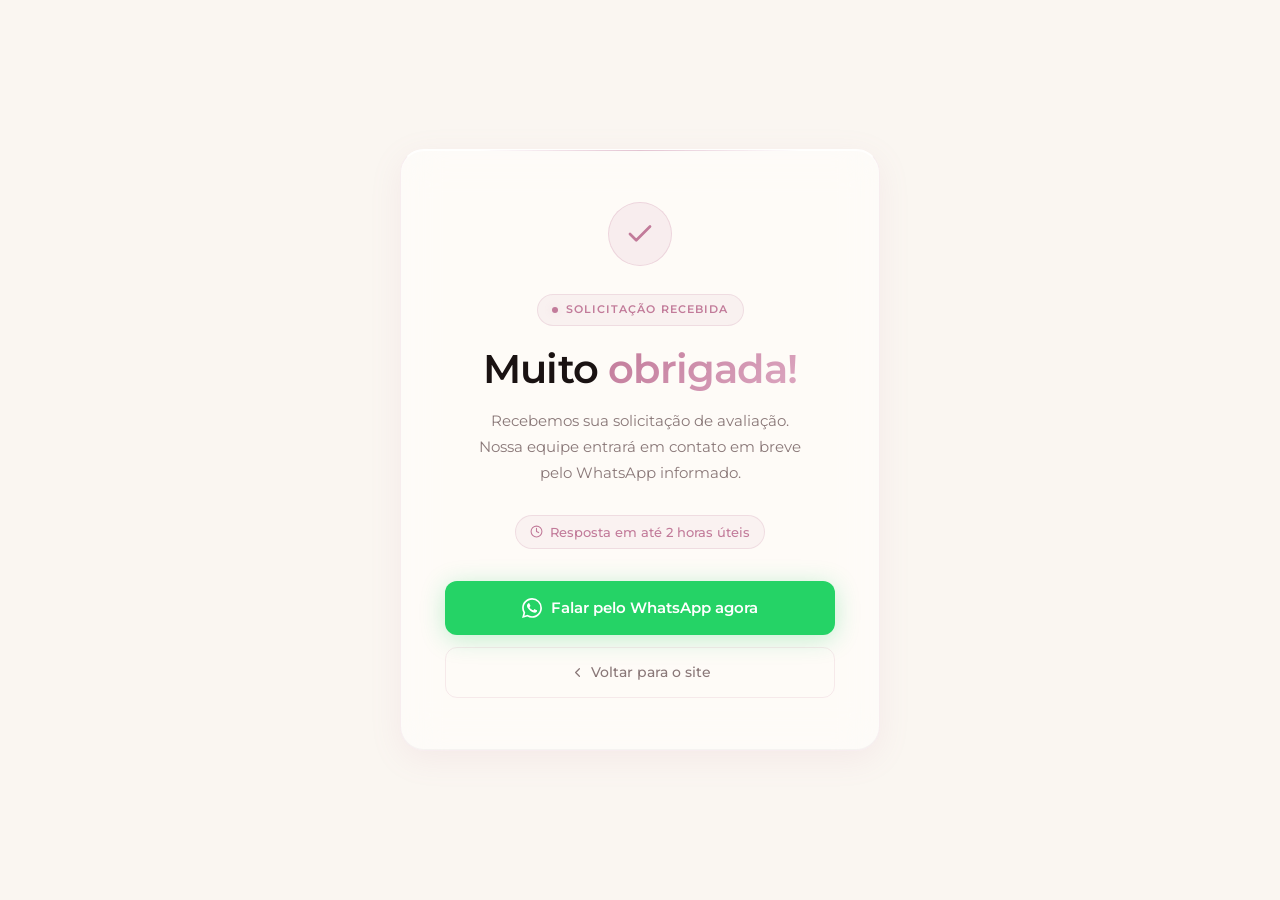
==== obrigado.html @ b1fb4af7 "Add files via upload" ====
<!DOCTYPE html>
<html lang="pt-BR" data-theme="light">
<head>
  <!-- Google Tag Manager -->
  <script>(function(w,d,s,l,i){w[l]=w[l]||[];w[l].push({'gtm.start':
  new Date().getTime(),event:'gtm.js'});var f=d.getElementsByTagName(s)[0],
  j=d.createElement(s),dl=l!='dataLayer'?'&l='+l:'';j.async=true;j.src=
  'https://www.googletagmanager.com/gtm.js?id='+i+dl;f.parentNode.insertBefore(j,f);
  })(window,document,'script','dataLayer','GTM-KVJVVKHN');</script>
  <!-- End Google Tag Manager -->

  <meta charset="UTF-8" />
  <meta name="viewport" content="width=device-width, initial-scale=1.0" />
  <title>Solicitação recebida – Dra. Paula Sampaio</title>
  <meta name="robots" content="noindex, nofollow" />

  <link rel="icon" type="image/svg+xml" href="data:image/svg+xml,%3Csvg xmlns='http://www.w3.org/2000/svg' viewBox='0 0 64 64'%3E%3Cdefs%3E%3ClinearGradient id='g' x1='0' y1='0' x2='1' y2='1'%3E%3Cstop offset='0%25' stop-color='%23c27b9a'/%3E%3Cstop offset='100%25' stop-color='%23dca6c0'/%3E%3C/linearGradient%3E%3C/defs%3E%3Crect width='64' height='64' rx='14' fill='%231a1212'/%3E%3Ctext x='32' y='45' text-anchor='middle' font-family='Georgia,serif' font-size='36' font-weight='700' fill='url(%23g)'%3EP%3C/text%3E%3C/svg%3E" />

  <link rel="preconnect" href="https://fonts.googleapis.com" />
  <link rel="preconnect" href="https://fonts.gstatic.com" crossorigin />
  <link href="https://fonts.googleapis.com/css2?family=Montserrat:ital,wght@0,300;0,400;0,500;0,600;0,700;0,800;1,400;1,600&display=swap" rel="stylesheet" />
  <link rel="stylesheet" href="styles.css?v=3" />

  <style>
    .ty-page {
      min-height: 100svh;
      display: flex;
      flex-direction: column;
      align-items: center;
      justify-content: center;
      padding: 40px 24px;
      background: var(--bg);
    }

    .ty-card {
      max-width: 480px;
      width: 100%;
      background: var(--glass-bg);
      backdrop-filter: blur(20px) saturate(160%);
      -webkit-backdrop-filter: blur(20px) saturate(160%);
      border: 1px solid var(--glass-border);
      border-top-color: var(--glass-border-t);
      box-shadow: var(--glass-shadow);
      border-radius: 24px;
      padding: 52px 44px;
      text-align: center;
      position: relative;
      overflow: hidden;
      animation: fadeUp .6s ease both;
    }

    .ty-card::before {
      content: '';
      position: absolute;
      top: 0; left: 50%;
      transform: translateX(-50%);
      width: 320px; height: 1px;
      background: linear-gradient(90deg, transparent, rgba(194,123,154,0.45), transparent);
    }

    .ty-check {
      width: 64px; height: 64px;
      border-radius: 50%;
      background: rgba(194,123,154,0.10);
      border: 1px solid rgba(194,123,154,0.22);
      display: flex; align-items: center; justify-content: center;
      margin: 0 auto 28px;
      animation: scalePop .5s .2s cubic-bezier(.34,1.56,.64,1) both;
    }

    .ty-check svg {
      width: 30px; height: 30px;
      color: var(--gold);
    }

    @keyframes scalePop {
      from { transform: scale(.6); opacity: 0; }
      to   { transform: scale(1);  opacity: 1; }
    }

    .ty-label {
      margin-bottom: 20px;
    }

    .ty-title {
      font-family: 'Montserrat', sans-serif;
      font-size: clamp(28px, 6vw, 40px);
      font-weight: 600;
      letter-spacing: -.02em;
      color: var(--heading);
      line-height: 1.15;
      margin-bottom: 16px;
    }

    .ty-body {
      font-size: 15px;
      color: var(--muted);
      line-height: 1.75;
      margin-bottom: 10px;
    }

    .ty-time {
      display: inline-flex;
      align-items: center;
      gap: 7px;
      font-size: 13px;
      font-weight: 500;
      color: var(--gold);
      background: rgba(194,123,154,0.08);
      border: 1px solid rgba(194,123,154,0.18);
      border-radius: 100px;
      padding: 6px 14px;
      margin: 18px 0 32px;
    }
    :root[data-theme="light"] .ty-time {
      background: rgba(194,123,154,0.07);
      border-color: rgba(194,123,154,0.18);
    }

    .ty-time svg {
      width: 13px; height: 13px;
      flex-shrink: 0;
    }

    .ty-actions {
      display: flex;
      flex-direction: column;
      gap: 12px;
    }

    .btn-whatsapp {
      display: flex;
      align-items: center;
      justify-content: center;
      gap: 9px;
      background: #25d366;
      color: #fff;
      border: none;
      border-radius: 12px;
      padding: 15px 32px;
      font-family: 'Montserrat', sans-serif;
      font-size: 15px;
      font-weight: 600;
      text-decoration: none;
      cursor: pointer;
      transition: opacity .2s, transform .15s, box-shadow .2s;
      box-shadow: 0 4px 24px rgba(37,211,102,0.28);
    }
    .btn-whatsapp:hover {
      opacity: .90;
      transform: translateY(-2px);
      box-shadow: 0 8px 36px rgba(37,211,102,0.40);
    }
    .btn-whatsapp svg { width: 20px; height: 20px; flex-shrink: 0; }

    .btn-back {
      display: flex;
      align-items: center;
      justify-content: center;
      gap: 6px;
      background: none;
      color: var(--muted);
      border: 1px solid var(--border);
      border-radius: 12px;
      padding: 13px 32px;
      font-family: 'Montserrat', sans-serif;
      font-size: 14px;
      font-weight: 500;
      text-decoration: none;
      cursor: pointer;
      transition: color .2s, border-color .2s;
    }
    .btn-back:hover {
      color: var(--heading);
      border-color: rgba(194,123,154,0.35);
    }
    .btn-back svg { width: 15px; height: 15px; flex-shrink: 0; }

    @media (max-width: 480px) {
      .ty-card { padding: 40px 24px; }
    }
  </style>
</head>
<body>
<!-- Google Tag Manager (noscript) -->
<noscript><iframe src="https://www.googletagmanager.com/ns.html?id=GTM-KVJVVKHN"
height="0" width="0" style="display:none;visibility:hidden"></iframe></noscript>
<!-- End Google Tag Manager (noscript) -->

<main class="ty-page">
  <div class="ty-card">

    <div class="ty-check" aria-hidden="true">
      <svg viewBox="0 0 24 24" fill="none" stroke="currentColor" stroke-width="2.2" stroke-linecap="round" stroke-linejoin="round">
        <polyline points="20 6 9 17 4 12"/>
      </svg>
    </div>

    <div class="ty-label">
      <span class="badge"><span class="badge-dot"></span>Solicitação recebida</span>
    </div>

    <h1 class="ty-title">Muito <span class="gold-text">obrigada!</span></h1>

    <p class="ty-body">
      Recebemos sua solicitação de avaliação.<br>
      Nossa equipe entrará em contato em breve<br>pelo WhatsApp informado.
    </p>

    <span class="ty-time">
      <svg viewBox="0 0 24 24" fill="none" stroke="currentColor" stroke-width="2" stroke-linecap="round" stroke-linejoin="round">
        <circle cx="12" cy="12" r="10"/><polyline points="12 6 12 12 16 14"/>
      </svg>
      Resposta em até 2 horas úteis
    </span>

    <div class="ty-actions">
      <a href="https://wa.me/5544998400615" target="_blank" rel="noopener noreferrer" class="btn-whatsapp">
        <svg viewBox="0 0 24 24" fill="currentColor" xmlns="http://www.w3.org/2000/svg">
          <path d="M17.472 14.382c-.297-.149-1.758-.867-2.03-.967-.273-.099-.471-.148-.67.15-.197.297-.767.966-.94 1.164-.173.199-.347.223-.644.075-.297-.15-1.255-.463-2.39-1.475-.883-.788-1.48-1.761-1.653-2.059-.173-.297-.018-.458.13-.606.134-.133.298-.347.446-.52.149-.174.198-.298.298-.497.099-.198.05-.371-.025-.52-.075-.149-.669-1.612-.916-2.207-.242-.579-.487-.5-.669-.51-.173-.008-.371-.01-.57-.01-.198 0-.52.074-.792.372-.272.297-1.04 1.016-1.04 2.479 0 1.462 1.065 2.875 1.213 3.074.149.198 2.096 3.2 5.077 4.487.709.306 1.262.489 1.694.625.712.227 1.36.195 1.871.118.571-.085 1.758-.719 2.006-1.413.248-.694.248-1.289.173-1.413-.074-.124-.272-.198-.57-.347m-5.421 7.403h-.004a9.87 9.87 0 01-5.031-1.378l-.361-.214-3.741.982.998-3.648-.235-.374a9.86 9.86 0 01-1.51-5.26c.001-5.45 4.436-9.884 9.888-9.884 2.64 0 5.122 1.03 6.988 2.898a9.825 9.825 0 012.893 6.994c-.003 5.45-4.437 9.884-9.885 9.884m8.413-18.297A11.815 11.815 0 0012.05 0C5.495 0 .16 5.335.157 11.892c0 2.096.547 4.142 1.588 5.945L.057 24l6.305-1.654a11.882 11.882 0 005.683 1.448h.005c6.554 0 11.89-5.335 11.893-11.893a11.821 11.821 0 00-3.48-8.413z"/>
        </svg>
        Falar pelo WhatsApp agora
      </a>

      <a href="./" class="btn-back">
        <svg viewBox="0 0 24 24" fill="none" stroke="currentColor" stroke-width="2" stroke-linecap="round" stroke-linejoin="round">
          <polyline points="15 18 9 12 15 6"/>
        </svg>
        Voltar para o site
      </a>
    </div>

  </div>
</main>

<script>
  const saved = localStorage.getItem('paula-theme') || 'light';
  document.documentElement.setAttribute('data-theme', saved);
</script>

</body>
</html>
---- styles.css ----
/* =============================================
   Dra. Paula Sampaio – Lipocriomodelação Recife
   Premium Aesthetic Clinic Stylesheet
   ============================================= */

/* ── RESET ── */
*, *::before, *::after {
  box-sizing: border-box;
  margin: 0;
  padding: 0;
}

/* ── DARK MODE (default) ── */
:root {
  --bg:               #1a1212;
  --surface:          #211616;
  --card:             #2c2020;
  --border:           rgba(255,255,255,0.07);
  --gold:             #d292ae;
  --gold-light:       #f2d2e0;
  --gold-glow:        rgba(194,123,154,0.30);
  --accent:           #d292ae;
  --text:             #e6d7dc;
  --muted:            #b596a1;
  --heading:          #fbf4f7;
  --nav-bg:           rgba(26,18,18,0.72);
  --nav-bg-scrolled:  rgba(26,18,18,0.93);
  --nav-border:       rgba(194,123,154,0.10);
  --nav-border-scroll:rgba(194,123,154,0.16);

  --glass-bg:         rgba(255,255,255,0.03);
  --glass-border:     rgba(255,255,255,0.07);
  --glass-border-t:   rgba(255,255,255,0.12);
  --glass-shadow:     0 1px 0 rgba(255,255,255,0.04) inset,
                      0 -1px 0 rgba(0,0,0,0.25) inset,
                      0 8px 32px rgba(0,0,0,0.40);

  --input-bg:         rgba(255,255,255,0.04);
  --input-border:     rgba(255,255,255,0.10);
  --input-focus:      rgba(194,123,154,0.42);

  --shadow-btn:       0 4px 28px rgba(194,123,154,0.26);
  --shadow-btn-hover: 0 8px 48px rgba(194,123,154,0.42);

  --scrollbar-thumb:  #4a3540;
  --modal-bg:         rgba(0,0,0,0.75);
}

/* ── LIGHT MODE ── */
:root[data-theme="light"] {
  --bg:               #faf6f1;
  --surface:          #f1eae1;
  --card:             #ffffff;
  --border:           rgba(194,123,154,0.14);
  --gold:             #c27b9a;
  --gold-light:       #dca6c0;
  --gold-glow:        rgba(194,123,154,0.20);
  --accent:           #c27b9a;
  --text:             #4a3d3d;
  --muted:            #8a7878;
  --heading:          #1a1212;
  --nav-bg:           rgba(250,246,241,0.55);
  --nav-bg-scrolled:  rgba(250,246,241,0.92);
  --nav-border:       rgba(194,123,154,0.08);
  --nav-border-scroll:rgba(194,123,154,0.18);

  --glass-bg:         rgba(255,255,255,0.55);
  --glass-border:     rgba(194,123,154,0.10);
  --glass-border-t:   rgba(255,255,255,0.85);
  --glass-shadow:     0 1px 0 rgba(255,255,255,0.85) inset,
                      0 -1px 0 rgba(0,0,0,0.03) inset,
                      0 8px 32px rgba(194,123,154,0.10);

  --input-bg:         rgba(194,123,154,0.05);
  --input-border:     rgba(194,123,154,0.16);
  --input-focus:      rgba(194,123,154,0.25);

  --shadow-btn:       0 4px 24px rgba(194,123,154,0.28);
  --shadow-btn-hover: 0 8px 40px rgba(194,123,154,0.40);

  --scrollbar-thumb:  #e5cad7;
  --modal-bg:         rgba(0,0,0,0.45);
}

/* ── BASE ── */
html { scroll-behavior: smooth; overflow-x: hidden; }

body {
  background: var(--bg);
  color: var(--text);
  font-family: 'Montserrat', sans-serif;
  font-size: 16px;
  line-height: 1.6;
  -webkit-font-smoothing: antialiased;
  transition: background .35s, color .35s;
  overflow-x: hidden;
}

/* ── SCROLLBAR ── */
::-webkit-scrollbar { width: 5px; height: 5px; }
::-webkit-scrollbar-button { display: none; width: 0; height: 0; }
::-webkit-scrollbar-track { background: var(--bg); }
::-webkit-scrollbar-thumb { background: var(--scrollbar-thumb); border-radius: 3px; }

/* ── UTILITIES ── */
.container { max-width: 1160px; margin: 0 auto; padding: 0 24px; }

.badge {
  display: inline-flex; align-items: center; gap: 8px;
  background: rgba(194,123,154,0.10); border: 1px solid rgba(194,123,154,0.22);
  color: var(--gold-light); font-size: 11px; font-weight: 600;
  letter-spacing: .10em; text-transform: uppercase;
  padding: 6px 14px; border-radius: 100px;
}
:root[data-theme="light"] .badge { color: var(--gold); background: rgba(194,123,154,0.08); border-color: rgba(194,123,154,0.18); }

.badge-dot {
  width: 6px; height: 6px; border-radius: 50%;
  background: var(--gold); box-shadow: 0 0 8px var(--gold-glow);
  animation: pulse-dot 2.4s ease-in-out infinite;
}

@keyframes pulse-dot {
  0%, 100% { box-shadow: 0 0 6px var(--gold-glow); opacity: 1; }
  50%      { box-shadow: 0 0 16px var(--gold-glow), 0 0 28px rgba(194,123,154,0.28); opacity: .75; }
}

.gold-text {
  background: linear-gradient(135deg, var(--gold) 0%, var(--gold-light) 100%);
  -webkit-background-clip: text; -webkit-text-fill-color: transparent; background-clip: text;
}

.mobile-br { display: none; }

.section-label { text-align: center; margin-bottom: 18px; }

.section-title {
  text-align: center;
  font-family: 'Montserrat', sans-serif;
  font-size: clamp(30px, 5vw, 52px);
  font-weight: 600; letter-spacing: -.02em;
  color: var(--heading); line-height: 1.15;
}

.section-sub {
  text-align: center; color: var(--muted);
  font-size: 16px; line-height: 1.75;
  margin-top: 14px; max-width: 520px;
  margin-left: auto; margin-right: auto;
}

/* ── NAV ── */
nav {
  position: fixed; top: 0; left: 0; right: 0; z-index: 200;
  padding: 20px 0;
  background: transparent;
  border-bottom: 1px solid transparent;
  backdrop-filter: none;
  -webkit-backdrop-filter: none;
  transition: background .35s, border-color .35s, box-shadow .35s, padding .25s, backdrop-filter .35s;
}
nav.scrolled {
  background: var(--nav-bg-scrolled);
  border-color: var(--nav-border-scroll);
  box-shadow: 0 4px 24px rgba(0,0,0,0.15);
  backdrop-filter: blur(24px) saturate(160%);
  -webkit-backdrop-filter: blur(24px) saturate(160%);
  padding: 10px 0;
}

.nav-inner {
  display: grid;
  grid-template-columns: 1fr auto 1fr;
  align-items: center; gap: 16px;
}

.logo {
  font-family: 'Montserrat', sans-serif;
  font-size: 24px; font-weight: 600; letter-spacing: -.02em;
  color: var(--heading); text-decoration: none;
}
.logo span { color: var(--gold); }

.nav-links {
  display: flex; align-items: center; gap: 32px;
  list-style: none; justify-content: center;
  opacity: 1; visibility: visible;
  transition: opacity .35s ease, visibility .35s ease;
}
.nav-links a {
  color: var(--muted); text-decoration: none;
  font-size: 14px; font-weight: 450;
  transition: color .2s; position: relative;
}
.nav-links a::after {
  content: ''; position: absolute;
  bottom: -4px; left: 0; right: 0; height: 1px;
  background: var(--gold); transform: scaleX(0);
  transition: transform .22s;
}
.nav-links a:hover { color: var(--heading); }
.nav-links a:hover::after { transform: scaleX(1); }

.nav-right { display: flex; align-items: center; gap: 12px; justify-content: flex-end; }

.nav-cta {
  background: var(--gold); color: #fff; border: none; border-radius: 10px;
  padding: 10px 22px; font-size: 14px; font-weight: 600; cursor: pointer;
  text-decoration: none; transition: opacity .2s, transform .15s, box-shadow .2s;
  box-shadow: var(--shadow-btn);
}
.nav-cta:hover { opacity: .88; transform: translateY(-1px); box-shadow: var(--shadow-btn-hover); }

/* ── THEME TOGGLE ── */
.theme-toggle {
  background: var(--card); border: 1px solid var(--border);
  border-radius: 8px; padding: 8px; cursor: pointer;
  display: flex; align-items: center; justify-content: center;
  color: var(--muted); transition: color .2s, border-color .2s;
}
.theme-toggle:hover { color: var(--heading); border-color: rgba(194,123,154,0.40); }
.theme-toggle svg { width: 16px; height: 16px; display: block; }
[data-theme="dark"] .icon-moon { display: none; }
[data-theme="light"] .icon-sun { display: none; }

/* ── HAMBURGER ── */
.hamburger {
  display: none; background: transparent; border: none; cursor: pointer;
  flex-direction: column; justify-content: center; gap: 5px;
  padding: 6px; border-radius: 8px;
}
.hamburger span {
  width: 22px; height: 2px; background: var(--heading);
  border-radius: 2px; display: block;
  transition: transform .25s ease, opacity .2s ease;
}
.hamburger.open span:nth-child(1) { transform: translateY(7px) rotate(45deg); }
.hamburger.open span:nth-child(2) { opacity: 0; transform: scaleX(0); }
.hamburger.open span:nth-child(3) { transform: translateY(-7px) rotate(-45deg); }

@media (max-width: 600px) {
  .nav-inner {
    grid-template-columns: 1fr auto;
    gap: 0;
  }
  .nav-links { display: none; }
  .nav-right {
    display: flex; align-items: center; gap: 8px;
  }
  .nav-cta { display: none; }
  .hamburger { display: flex; }
  .theme-toggle { padding: 7px; }
}

/* ── MOBILE MENU ── */
.mobile-menu {
  position: fixed; inset: 0; z-index: 150;
  background: var(--bg);
  padding: 90px 32px 48px;
  display: flex; flex-direction: column;
  transform: translateX(100%);
  transition: transform .32s cubic-bezier(.4,0,.2,1);
  overflow-y: auto;
}
.mobile-menu.open { transform: translateX(0); }
.mobile-nav-links { list-style: none; display: flex; flex-direction: column; gap: 0; flex: 1; }
.mobile-nav-links li a {
  display: block; padding: 18px 0;
  font-size: 28px; font-weight: 700; letter-spacing: -.03em;
  color: var(--heading); text-decoration: none;
  border-bottom: 1px solid var(--border); transition: color .2s;
}
.mobile-nav-links li a:hover { color: var(--gold); }
.mobile-cta {
  margin-top: 40px; background: var(--gold); color: #fff;
  text-align: center; border-radius: 14px; padding: 18px;
  font-size: 16px; font-weight: 700; text-decoration: none;
  display: block; box-shadow: var(--shadow-btn);
}
.mobile-theme-row {
  display: flex; align-items: center; justify-content: space-between;
  margin-top: 24px; padding-top: 24px; border-top: 1px solid var(--border);
  font-size: 14px; color: var(--muted);
}

/* ══════════════════════════════════════════════
   HERO – Full-screen background image
   ══════════════════════════════════════════════ */
.hero {
  min-height: 88vh; display: flex; flex-direction: column;
  align-items: flex-start; justify-content: flex-end; text-align: left;
  padding: 120px 8% 110px;
  position: relative;
}

.hero-bg-wrap {
  position: absolute; inset: 0;
  overflow: hidden;
}

.hero-bg-img {
  position: absolute; inset: 0; z-index: 0;
  background: url('assets/hero-bg.png') 50% 15%/cover no-repeat;
  transform: scale(1.05);
  animation: heroZoom 20s ease-in-out infinite alternate;
}
@keyframes heroZoom {
  0%   { transform: scale(1.05); }
  100% { transform: scale(1.12); }
}

.hero-overlay {
  position: absolute; inset: 0; z-index: 1;
  background: linear-gradient(
    180deg,
    rgba(14,12,10,0.20) 0%,
    rgba(14,12,10,0.45) 45%,
    rgba(14,12,10,0.82) 100%
  );
}
:root[data-theme="light"] .hero-overlay {
  background: linear-gradient(
    180deg,
    rgba(250,246,241,0.38) 0%,
    rgba(250,246,241,0.58) 40%,
    rgba(250,246,241,0.92) 100%
  );
}

.hero-content { position: relative; z-index: 2; max-width: 560px; }

.hero h1 {
  font-family: 'Montserrat', sans-serif;
  font-size: clamp(36px, 6vw, 72px);
  font-weight: 600; letter-spacing: -.03em;
  line-height: 1.04; color: var(--heading);
}

.hero-sub {
  margin-top: 14px; max-width: 420px; margin-left: 0;
  color: var(--muted); font-size: 16px; line-height: 1.6;
}
:root[data-theme="dark"] .hero-sub { color: rgba(244,241,236,0.65); }

.hero-actions {
  display: flex; gap: 10px; margin-top: 24px;
  flex-wrap: wrap; justify-content: flex-start;
}

/* ── BUTTONS ── */
.btn-primary {
  background: var(--gold); color: #fff; border: none; border-radius: 12px;
  padding: 15px 32px; font-size: 15px; font-weight: 600; cursor: pointer;
  text-decoration: none; position: relative; overflow: hidden;
  transition: opacity .2s, transform .15s, box-shadow .2s;
  box-shadow: var(--shadow-btn);
  font-family: 'Montserrat', sans-serif;
}
.btn-primary::after {
  content: ''; position: absolute; inset: 0;
  background: linear-gradient(105deg, transparent 35%, rgba(255,255,255,.18) 50%, transparent 65%);
  transform: translateX(-120%); transition: transform .55s ease;
}
.btn-primary:hover::after { transform: translateX(120%); }
.btn-primary:hover { opacity: .92; transform: translateY(-2px); box-shadow: var(--shadow-btn-hover); }

.btn-ghost {
  background: rgba(255,255,255,0.06); color: #fff;
  border: 1px solid rgba(255,255,255,0.15);
  border-radius: 12px; padding: 15px 32px; font-size: 15px; font-weight: 500;
  cursor: pointer; text-decoration: none;
  transition: border-color .2s, color .2s, background .2s;
  backdrop-filter: blur(8px);
}
.btn-ghost:hover { border-color: rgba(194,123,154,0.50); color: var(--gold-light); background: rgba(194,123,154,0.08); }
:root[data-theme="light"] .btn-ghost { background: rgba(0,0,0,0.04); color: var(--heading); border-color: rgba(194,123,154,0.18); }
:root[data-theme="light"] .btn-ghost:hover { border-color: rgba(194,123,154,0.40); color: var(--gold); }

/* ══════════════════════════════════════════════
   BEFORE & AFTER RESULTS
   ══════════════════════════════════════════════ */
.results-section {
  padding: 100px 0; position: relative; z-index: 2;
  background: var(--bg);
  border-radius: 40px 40px 0 0;
  margin-top: -44px;
}

.ba-grid {
  display: grid; grid-template-columns: repeat(3, 1fr);
  gap: 24px; margin-top: 56px;
}

.ba-card {
  background: var(--glass-bg);
  backdrop-filter: blur(20px) saturate(160%);
  -webkit-backdrop-filter: blur(20px) saturate(160%);
  border: 1px solid var(--glass-border);
  border-top-color: var(--glass-border-t);
  box-shadow: var(--glass-shadow);
  border-radius: 20px; overflow: hidden;
  transition: border-color .3s, transform .3s, box-shadow .3s;
}
.ba-card:hover {
  border-color: rgba(194,123,154,0.28);
  transform: translateY(-6px);
  box-shadow: var(--glass-shadow), 0 20px 60px rgba(0,0,0,0.15);
}

.ba-image-wrap {
  width: 100%; aspect-ratio: 4/3; overflow: hidden;
  position: relative;
}
.ba-image-wrap img {
  width: 100%; height: 100%; object-fit: cover;
  transition: transform .5s ease;
}
.ba-card:hover .ba-image-wrap img { transform: scale(1.05); }

.ba-info { padding: 24px; }
.ba-tag {
  display: inline-block;
  background: rgba(194,123,154,0.12); color: var(--gold-light);
  font-size: 11px; font-weight: 600; letter-spacing: .08em;
  text-transform: uppercase; padding: 4px 12px; border-radius: 100px;
  margin-bottom: 10px;
}
:root[data-theme="light"] .ba-tag { color: var(--gold); background: rgba(194,123,154,0.10); }
.ba-info p { font-size: 14px; color: var(--muted); line-height: 1.65; }

/* ══════════════════════════════════════════════
   VIDEO RESULTS
   ══════════════════════════════════════════════ */
.videos-section { padding: 100px 0; position: relative; z-index: 1; }

.videos-grid {
  display: grid; grid-template-columns: repeat(3, 1fr);
  gap: 24px; margin-top: 56px;
}

.video-card {
  background: var(--glass-bg);
  backdrop-filter: blur(20px) saturate(160%);
  -webkit-backdrop-filter: blur(20px) saturate(160%);
  border: 1px solid var(--glass-border);
  border-top-color: var(--glass-border-t);
  box-shadow: var(--glass-shadow);
  border-radius: 20px; overflow: hidden;
  transition: border-color .3s, transform .3s, box-shadow .3s;
}
.video-card:hover {
  border-color: rgba(194,123,154,0.28);
  transform: translateY(-6px);
  box-shadow: var(--glass-shadow), 0 20px 60px rgba(0,0,0,0.15);
}

.video-placeholder {
  width: 100%; aspect-ratio: 16/9;
  background: linear-gradient(135deg, rgba(194,123,154,0.08) 0%, rgba(194,123,154,0.02) 100%);
  display: flex; align-items: center; justify-content: center;
  position: relative; cursor: pointer;
  border-bottom: 1px solid var(--glass-border);
}
:root[data-theme="light"] .video-placeholder {
  background: linear-gradient(135deg, rgba(194,123,154,0.07) 0%, rgba(194,123,154,0.01) 100%);
}

.play-btn {
  width: 56px; height: 56px; border-radius: 50%;
  background: rgba(194,123,154,0.14); border: 1px solid rgba(194,123,154,0.28);
  display: flex; align-items: center; justify-content: center;
  color: var(--gold-light);
  transition: background .25s, transform .25s, box-shadow .25s;
}
.play-btn svg { width: 22px; height: 22px; margin-left: 3px; }
.video-card:hover .play-btn {
  background: var(--gold); color: #fff;
  transform: scale(1.1);
  box-shadow: 0 0 32px var(--gold-glow);
}

.video-duration {
  position: absolute; bottom: 10px; right: 12px;
  background: rgba(0,0,0,0.60); color: #fff;
  font-size: 11px; font-weight: 600;
  padding: 3px 8px; border-radius: 6px;
  backdrop-filter: blur(8px);
}

.video-info { padding: 24px; }
.video-info h3 {
  font-size: 17px; font-weight: 600;
  color: var(--heading); margin-bottom: 8px;
}
.video-info p { font-size: 14px; color: var(--muted); line-height: 1.65; }

/* ══════════════════════════════════════════════
   CONTACT FORM
   ══════════════════════════════════════════════ */
.contact-section { padding: 100px 0; position: relative; z-index: 1; }

.contact-inner {
  display: grid; grid-template-columns: 1fr 1fr;
  gap: 56px; align-items: start;
  background: var(--glass-bg);
  backdrop-filter: blur(20px) saturate(160%);
  -webkit-backdrop-filter: blur(20px) saturate(160%);
  border: 1px solid var(--glass-border);
  border-top-color: var(--glass-border-t);
  box-shadow: var(--glass-shadow);
  border-radius: 24px; padding: 56px;
  position: relative; overflow: hidden;
}
.contact-inner::before {
  content: ''; position: absolute; top: 0; left: 50%; transform: translateX(-50%);
  width: 500px; height: 1px;
  background: linear-gradient(90deg, transparent, rgba(194,123,154,0.45), transparent);
}

.contact-title {
  font-family: 'Montserrat', sans-serif;
  font-size: clamp(26px, 4vw, 40px);
  font-weight: 600; color: var(--heading);
  line-height: 1.2; margin-bottom: 14px;
}
.contact-desc { color: var(--muted); font-size: 15px; line-height: 1.7; }

.contact-perks { margin-top: 28px; display: flex; flex-direction: column; gap: 12px; }
.perk { display: flex; align-items: center; gap: 10px; font-size: 14px; color: var(--text); }
.perk-icon {
  width: 22px; height: 22px; border-radius: 50%;
  background: rgba(194,123,154,0.12); border: 1px solid rgba(194,123,154,0.22);
  display: flex; align-items: center; justify-content: center;
  font-size: 11px; color: var(--gold); flex-shrink: 0;
}

/* Form */
.contact-form { display: flex; flex-direction: column; gap: 20px; }

.form-group { display: flex; flex-direction: column; gap: 6px; }

.form-group label {
  font-size: 13px; font-weight: 500; color: var(--text);
  letter-spacing: .01em;
}

.form-group input,
.form-group select {
  background: var(--input-bg);
  border: 1px solid var(--input-border);
  border-radius: 12px;
  padding: 14px 16px;
  font-size: 15px; color: var(--heading);
  font-family: 'Montserrat', sans-serif;
  transition: border-color .25s, box-shadow .25s;
  outline: none;
  -webkit-appearance: none;
  appearance: none;
}
.form-group input::placeholder { color: var(--muted); }
.form-group select { cursor: pointer; color: var(--muted); }
.form-group select:valid { color: var(--heading); }

.form-group input:focus,
.form-group select:focus {
  border-color: var(--gold);
  box-shadow: 0 0 0 3px var(--input-focus);
}

.form-group.error input,
.form-group.error select {
  border-color: #c0392b;
  box-shadow: 0 0 0 3px rgba(192,57,43,0.18);
}

/* Custom select arrow */
.form-group select {
  background-image: url("data:image/svg+xml,%3Csvg xmlns='http://www.w3.org/2000/svg' width='12' height='8' viewBox='0 0 12 8'%3E%3Cpath fill='%23c27b9a' d='M1.41 0L6 4.58 10.59 0 12 1.41l-6 6-6-6z'/%3E%3C/svg%3E");
  background-repeat: no-repeat;
  background-position: right 16px center;
  padding-right: 40px;
}

.btn-submit {
  width: 100%; padding: 16px;
  font-size: 16px; border-radius: 12px;
  margin-top: 4px;
  transition: opacity .2s, transform .15s, box-shadow .2s, background .3s;
}

.form-disclaimer {
  font-size: 12px; color: var(--muted); text-align: center; margin-top: -8px;
}
.form-disclaimer a { color: var(--gold); text-decoration: underline; text-underline-offset: 2px; }
.form-disclaimer a:hover { color: var(--gold-light); }

/* ══════════════════════════════════════════════
   ABOUT THE DOCTOR
   ══════════════════════════════════════════════ */
.about-section { padding: 100px 0; position: relative; z-index: 1; }

.about-inner {
  display: grid; grid-template-columns: auto 1fr;
  gap: 56px; align-items: center;
}

.about-photo {
  position: relative; width: 340px; height: 440px; flex-shrink: 0;
}
.about-photo img {
  width: 100%; height: 100%; object-fit: cover;
  border-radius: 24px;
  border: 1px solid var(--glass-border);
  box-shadow: 0 24px 80px rgba(0,0,0,0.18);
}
.about-photo-accent {
  position: absolute; top: -12px; left: -12px; right: -12px; bottom: -12px;
  border: 1px solid rgba(194,123,154,0.16);
  border-radius: 32px; pointer-events: none;
}

.about-title {
  font-family: 'Montserrat', sans-serif;
  font-size: clamp(28px, 4vw, 44px);
  font-weight: 600; color: var(--heading);
  line-height: 1.15; margin-bottom: 18px;
}

.about-text p {
  color: var(--muted); font-size: 15px; line-height: 1.75;
  margin-bottom: 14px;
}

.about-credentials {
  display: flex; gap: 32px; margin-top: 28px;
  padding-top: 28px; border-top: 1px solid var(--border);
}

.credential { text-align: center; }
.credential-num {
  font-family: 'Montserrat', sans-serif;
  font-size: 28px; font-weight: 600; color: var(--heading);
  display: block;
}
.credential-label {
  font-size: 12px; color: var(--muted); margin-top: 4px;
}

/* ══════════════════════════════════════════════
   FOOTER – Compact
   ══════════════════════════════════════════════ */
footer {
  border-top: 1px solid var(--border);
  padding: 20px 0;
  position: relative; z-index: 1;
}

.footer-inner {
  display: flex; align-items: center;
  justify-content: space-between;
  gap: 16px; flex-wrap: wrap;
}

.footer-copy {
  font-size: 13px; color: var(--muted);
}

.footer-right {
  display: flex; align-items: center; gap: 8px;
  font-size: 13px; color: var(--muted);
  flex-wrap: wrap;
}

.footer-sep { color: var(--muted); opacity: .4; user-select: none; }

.footer-link {
  color: var(--muted); text-decoration: none;
  transition: color .2s;
}
.footer-link:hover { color: var(--heading); }

.footer-dev { color: var(--muted); }

.azx-link {
  color: var(--muted); text-decoration: none;
  transition: color .2s;
}
.azx-link:hover { color: var(--gold); }

/* ══════════════════════════════════════════════
   MODALS – Terms / Privacy (LGPD)
   ══════════════════════════════════════════════ */
.modal-overlay {
  position: fixed; inset: 0; z-index: 1000;
  background: var(--modal-bg);
  backdrop-filter: blur(8px);
  -webkit-backdrop-filter: blur(8px);
  display: flex; align-items: center; justify-content: center;
  padding: 24px;
  opacity: 0; pointer-events: none;
  transition: opacity .3s ease;
}
.modal-overlay.open { opacity: 1; pointer-events: all; }

.modal-content {
  background: var(--card);
  border: 1px solid var(--border);
  border-radius: 20px;
  max-width: 640px; width: 100%;
  max-height: 80vh;
  overflow: hidden;
  padding: 40px;
  position: relative;
  display: flex;
  flex-direction: column;
  box-shadow: 0 24px 80px rgba(0,0,0,0.25);
  transform: translateY(20px);
  transition: transform .3s ease;
}
.modal-body {
  overflow-y: auto;
  overflow-x: hidden;
  margin-right: -20px;
  padding-right: 14px;
  scrollbar-width: thin;
  scrollbar-color: var(--scrollbar-thumb) transparent;
}
.modal-body::-webkit-scrollbar { width: 4px; height: 4px; }
.modal-body::-webkit-scrollbar-button,
.modal-body::-webkit-scrollbar-button:start,
.modal-body::-webkit-scrollbar-button:end,
.modal-body::-webkit-scrollbar-button:vertical:start,
.modal-body::-webkit-scrollbar-button:vertical:end {
  display: none; width: 0; height: 0;
}
.modal-body::-webkit-scrollbar-track { background: transparent; }
.modal-body::-webkit-scrollbar-thumb { background: var(--scrollbar-thumb); border-radius: 4px; }
.modal-overlay.open .modal-content { transform: translateY(0); }

.modal-close {
  position: absolute; top: 16px; right: 20px;
  background: none; border: none; cursor: pointer;
  font-size: 28px; color: var(--muted); line-height: 1;
  transition: color .2s;
}
.modal-close:hover { color: var(--heading); }

.modal-content h2 {
  font-family: 'Montserrat', sans-serif;
  font-size: 24px; font-weight: 600; color: var(--heading);
  margin-bottom: 24px; padding-right: 40px;
}

.modal-body p {
  font-size: 14px; color: var(--muted); line-height: 1.75;
  margin-bottom: 16px;
}
.modal-body p strong { color: var(--heading); font-weight: 600; }

/* ══════════════════════════════════════════════
   FAQ
   ══════════════════════════════════════════════ */
.faq-section { padding: 80px 0; position: relative; z-index: 1; }

.faq-list {
  max-width: 720px; margin: 48px auto 0;
  display: flex; flex-direction: column; gap: 0;
}

.faq-item {
  border-bottom: 1px solid var(--border);
}
.faq-item:first-child { border-top: 1px solid var(--border); }

.faq-question {
  width: 100%; display: flex; align-items: center; justify-content: space-between;
  gap: 16px; background: none; border: none; cursor: pointer;
  padding: 22px 0;
  font-family: 'Montserrat', sans-serif;
  font-size: 16px; font-weight: 500; color: var(--heading);
  text-align: left;
  transition: color .2s;
}
.faq-question:hover { color: var(--gold); }

.faq-icon {
  width: 20px; height: 20px; flex-shrink: 0;
  color: var(--muted); transition: transform .3s ease, color .2s;
}
.faq-item.open .faq-icon { transform: rotate(180deg); color: var(--gold); }
.faq-item.open .faq-question { color: var(--gold); }

.faq-answer {
  max-height: 0; overflow: hidden;
  transition: max-height .35s ease, padding .35s ease;
}
.faq-item.open .faq-answer { max-height: 200px; }

.faq-answer p {
  padding-bottom: 22px;
  font-size: 15px; color: var(--muted); line-height: 1.75;
}

/* ══════════════════════════════════════════════
   ANIMATIONS
   ══════════════════════════════════════════════ */
@keyframes fadeUp {
  from { opacity: 0; transform: translateY(30px); }
  to   { opacity: 1; transform: translateY(0); }
}
.fade-up { opacity: 0; animation: fadeUp .7s ease forwards; }
.d1 { animation-delay: .1s; }
.d2 { animation-delay: .2s; }
.d3 { animation-delay: .35s; }
.d4 { animation-delay: .5s; }

.animate-on-scroll {
  opacity: 0; transform: translateY(24px);
  transition: opacity .6s ease, transform .6s ease;
}
.animate-on-scroll.is-visible {
  opacity: 1; transform: translateY(0);
}

/* ══════════════════════════════════════════════
   RESPONSIVE: TABLET
   ══════════════════════════════════════════════ */
@media (max-width: 900px) {
  .ba-grid { grid-template-columns: 1fr 1fr; }
  .ba-card:nth-child(3) { grid-column: 1 / -1; max-width: 400px; margin: 0 auto; }
  .videos-grid { grid-template-columns: 1fr 1fr; }
  .video-card:nth-child(3) { grid-column: 1 / -1; max-width: 400px; margin: 0 auto; }
  .contact-inner { grid-template-columns: 1fr; gap: 40px; }
  .about-inner { grid-template-columns: 1fr; gap: 40px; text-align: center; }
  .about-photo { width: 280px; height: 360px; margin: 0 auto; }
  .about-credentials { justify-content: center; }
  .section-label { text-align: center !important; }
}

/* ══════════════════════════════════════════════
   RESPONSIVE: MOBILE
   ══════════════════════════════════════════════ */
@media (max-width: 600px) {
  .mobile-br { display: block; }
  .hero { padding: 100px 20px 56px; min-height: 82svh; align-items: center; text-align: center; }
  .hero-sub { margin-left: auto; margin-right: auto; }
  .hero-actions { justify-content: center; }
  .hero-bg-img { background-position: 50% 8%; }
  .results-section { border-radius: 24px 24px 0 0; margin-top: -28px; }
  .hero h1 { font-size: clamp(26px, 8vw, 38px); line-height: 1.06; letter-spacing: -.025em; }
  .hero-sub { font-size: 13px; line-height: 1.55; margin-top: 10px; }
  .hero-actions { margin-top: 20px; flex-direction: column; gap: 8px; align-items: stretch; width: 100%; max-width: 320px; margin-left: auto; margin-right: auto; }
  .hero-actions .btn-primary,
  .hero-actions .btn-ghost { justify-content: center; padding: 14px 20px; font-size: 14px; }

  .results-section,
  .videos-section,
  .contact-section,
  .about-section { padding: 60px 0; }

  .ba-grid { grid-template-columns: 1fr; margin-top: 36px; }
  .ba-card:nth-child(3) { max-width: none; }
  .ba-info { padding: 18px; }

  .videos-grid { grid-template-columns: 1fr; margin-top: 36px; }
  .video-card:nth-child(3) { max-width: none; }
  .video-info { padding: 18px; }

  .contact-inner { padding: 28px 20px; gap: 32px; }
  .contact-title { font-size: 24px; }

  .about-inner { gap: 32px; }
  .about-photo { width: 240px; height: 300px; }
  .about-credentials { flex-wrap: wrap; gap: 20px; }

  .section-title { font-size: 26px; }
  .section-sub { font-size: 14px; }

  .footer-inner { flex-direction: column; text-align: center; gap: 10px; }
  .footer-right { justify-content: center; }

  .modal-content { padding: 28px 20px; }
  .modal-content h2 { font-size: 20px; }

  .btn-primary, .btn-ghost { padding: 13px 24px; font-size: 14px; }
}

@media (max-width: 360px) {
  .hero h1 { font-size: 28px; }
  .btn-primary, .btn-ghost { padding: 12px 20px; font-size: 13px; }
  .about-photo { width: 200px; height: 260px; }
}

/* ══════════════════════════════════════════════
   FALLBACK: backdrop-filter não suportado
   (Firefox Linux sem aceleração de hardware)
   ══════════════════════════════════════════════ */
@supports not (backdrop-filter: blur(1px)) {
  .ba-card,
  .video-card {
    background: var(--card);
    border-color: var(--border);
  }
  .contact-inner {
    background: var(--surface);
    border-color: var(--border);
  }
  nav.scrolled {
    background: var(--nav-bg-scrolled);
  }
  .modal-overlay {
    background: rgba(0, 0, 0, 0.82);
  }
}

/* ══════════════════════════════════════════════
   ACESSIBILIDADE: animações reduzidas
   (GNOME/KDE com animações desligadas propagam
   prefers-reduced-motion ao browser, travando
   elementos .fade-up em opacity:0)
   ══════════════════════════════════════════════ */
@media (prefers-reduced-motion: reduce) {
  .fade-up {
    opacity: 1;
    animation: none;
  }
  .animate-on-scroll {
    opacity: 1;
    transform: none;
    transition: none;
  }
  .hero-bg-img {
    animation: none;
    transform: scale(1.05);
  }
  .badge-dot {
    animation: none;
  }
}
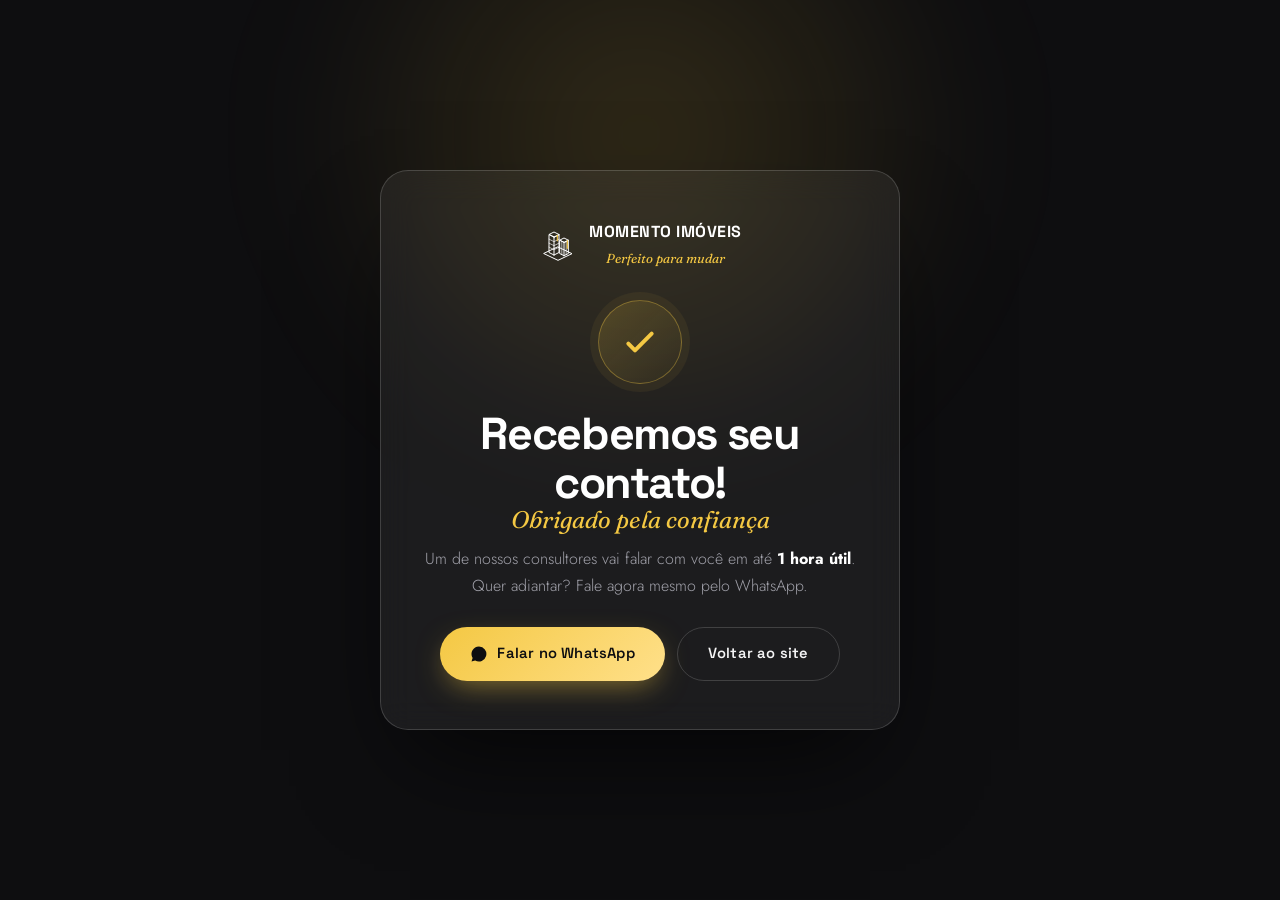
==== commit ea88e681: "Add files via upload" ====
--- a/obrigado.html
+++ b/obrigado.html
@@ -1,242 +1,50 @@
-<!DOCTYPE html>
-<html lang="pt-BR" data-theme="light">
-<head>
-  <!-- Google Tag Manager -->
-  <script>(function(w,d,s,l,i){w[l]=w[l]||[];w[l].push({'gtm.start':
-  new Date().getTime(),event:'gtm.js'});var f=d.getElementsByTagName(s)[0],
-  j=d.createElement(s),dl=l!='dataLayer'?'&l='+l:'';j.async=true;j.src=
-  'https://www.googletagmanager.com/gtm.js?id='+i+dl;f.parentNode.insertBefore(j,f);
-  })(window,document,'script','dataLayer','GTM-KVJVVKHN');</script>
-  <!-- End Google Tag Manager -->
-
-  <meta charset="UTF-8" />
-  <meta name="viewport" content="width=device-width, initial-scale=1.0" />
-  <title>Solicitação recebida – Dra. Paula Sampaio</title>
-  <meta name="robots" content="noindex, nofollow" />
-
-  <link rel="icon" type="image/svg+xml" href="data:image/svg+xml,%3Csvg xmlns='http://www.w3.org/2000/svg' viewBox='0 0 64 64'%3E%3Cdefs%3E%3ClinearGradient id='g' x1='0' y1='0' x2='1' y2='1'%3E%3Cstop offset='0%25' stop-color='%23c27b9a'/%3E%3Cstop offset='100%25' stop-color='%23dca6c0'/%3E%3C/linearGradient%3E%3C/defs%3E%3Crect width='64' height='64' rx='14' fill='%231a1212'/%3E%3Ctext x='32' y='45' text-anchor='middle' font-family='Georgia,serif' font-size='36' font-weight='700' fill='url(%23g)'%3EP%3C/text%3E%3C/svg%3E" />
-
-  <link rel="preconnect" href="https://fonts.googleapis.com" />
-  <link rel="preconnect" href="https://fonts.gstatic.com" crossorigin />
-  <link href="https://fonts.googleapis.com/css2?family=Montserrat:ital,wght@0,300;0,400;0,500;0,600;0,700;0,800;1,400;1,600&display=swap" rel="stylesheet" />
-  <link rel="stylesheet" href="styles.css?v=3" />
-
-  <style>
-    .ty-page {
-      min-height: 100svh;
-      display: flex;
-      flex-direction: column;
-      align-items: center;
-      justify-content: center;
-      padding: 40px 24px;
-      background: var(--bg);
-    }
-
-    .ty-card {
-      max-width: 480px;
-      width: 100%;
-      background: var(--glass-bg);
-      backdrop-filter: blur(20px) saturate(160%);
-      -webkit-backdrop-filter: blur(20px) saturate(160%);
-      border: 1px solid var(--glass-border);
-      border-top-color: var(--glass-border-t);
-      box-shadow: var(--glass-shadow);
-      border-radius: 24px;
-      padding: 52px 44px;
-      text-align: center;
-      position: relative;
-      overflow: hidden;
-      animation: fadeUp .6s ease both;
-    }
-
-    .ty-card::before {
-      content: '';
-      position: absolute;
-      top: 0; left: 50%;
-      transform: translateX(-50%);
-      width: 320px; height: 1px;
-      background: linear-gradient(90deg, transparent, rgba(194,123,154,0.45), transparent);
-    }
-
-    .ty-check {
-      width: 64px; height: 64px;
-      border-radius: 50%;
-      background: rgba(194,123,154,0.10);
-      border: 1px solid rgba(194,123,154,0.22);
-      display: flex; align-items: center; justify-content: center;
-      margin: 0 auto 28px;
-      animation: scalePop .5s .2s cubic-bezier(.34,1.56,.64,1) both;
-    }
-
-    .ty-check svg {
-      width: 30px; height: 30px;
-      color: var(--gold);
-    }
-
-    @keyframes scalePop {
-      from { transform: scale(.6); opacity: 0; }
-      to   { transform: scale(1);  opacity: 1; }
-    }
-
-    .ty-label {
-      margin-bottom: 20px;
-    }
-
-    .ty-title {
-      font-family: 'Montserrat', sans-serif;
-      font-size: clamp(28px, 6vw, 40px);
-      font-weight: 600;
-      letter-spacing: -.02em;
-      color: var(--heading);
-      line-height: 1.15;
-      margin-bottom: 16px;
-    }
-
-    .ty-body {
-      font-size: 15px;
-      color: var(--muted);
-      line-height: 1.75;
-      margin-bottom: 10px;
-    }
-
-    .ty-time {
-      display: inline-flex;
-      align-items: center;
-      gap: 7px;
-      font-size: 13px;
-      font-weight: 500;
-      color: var(--gold);
-      background: rgba(194,123,154,0.08);
-      border: 1px solid rgba(194,123,154,0.18);
-      border-radius: 100px;
-      padding: 6px 14px;
-      margin: 18px 0 32px;
-    }
-    :root[data-theme="light"] .ty-time {
-      background: rgba(194,123,154,0.07);
-      border-color: rgba(194,123,154,0.18);
-    }
-
-    .ty-time svg {
-      width: 13px; height: 13px;
-      flex-shrink: 0;
-    }
-
-    .ty-actions {
-      display: flex;
-      flex-direction: column;
-      gap: 12px;
-    }
-
-    .btn-whatsapp {
-      display: flex;
-      align-items: center;
-      justify-content: center;
-      gap: 9px;
-      background: #25d366;
-      color: #fff;
-      border: none;
-      border-radius: 12px;
-      padding: 15px 32px;
-      font-family: 'Montserrat', sans-serif;
-      font-size: 15px;
-      font-weight: 600;
-      text-decoration: none;
-      cursor: pointer;
-      transition: opacity .2s, transform .15s, box-shadow .2s;
-      box-shadow: 0 4px 24px rgba(37,211,102,0.28);
-    }
-    .btn-whatsapp:hover {
-      opacity: .90;
-      transform: translateY(-2px);
-      box-shadow: 0 8px 36px rgba(37,211,102,0.40);
-    }
-    .btn-whatsapp svg { width: 20px; height: 20px; flex-shrink: 0; }
-
-    .btn-back {
-      display: flex;
-      align-items: center;
-      justify-content: center;
-      gap: 6px;
-      background: none;
-      color: var(--muted);
-      border: 1px solid var(--border);
-      border-radius: 12px;
-      padding: 13px 32px;
-      font-family: 'Montserrat', sans-serif;
-      font-size: 14px;
-      font-weight: 500;
-      text-decoration: none;
-      cursor: pointer;
-      transition: color .2s, border-color .2s;
-    }
-    .btn-back:hover {
-      color: var(--heading);
-      border-color: rgba(194,123,154,0.35);
-    }
-    .btn-back svg { width: 15px; height: 15px; flex-shrink: 0; }
-
-    @media (max-width: 480px) {
-      .ty-card { padding: 40px 24px; }
-    }
-  </style>
-</head>
-<body>
-<!-- Google Tag Manager (noscript) -->
-<noscript><iframe src="https://www.googletagmanager.com/ns.html?id=GTM-KVJVVKHN"
-height="0" width="0" style="display:none;visibility:hidden"></iframe></noscript>
-<!-- End Google Tag Manager (noscript) -->
-
-<main class="ty-page">
-  <div class="ty-card">
-
-    <div class="ty-check" aria-hidden="true">
-      <svg viewBox="0 0 24 24" fill="none" stroke="currentColor" stroke-width="2.2" stroke-linecap="round" stroke-linejoin="round">
-        <polyline points="20 6 9 17 4 12"/>
-      </svg>
-    </div>
-
-    <div class="ty-label">
-      <span class="badge"><span class="badge-dot"></span>Solicitação recebida</span>
-    </div>
-
-    <h1 class="ty-title">Muito <span class="gold-text">obrigada!</span></h1>
-
-    <p class="ty-body">
-      Recebemos sua solicitação de avaliação.<br>
-      Nossa equipe entrará em contato em breve<br>pelo WhatsApp informado.
-    </p>
-
-    <span class="ty-time">
-      <svg viewBox="0 0 24 24" fill="none" stroke="currentColor" stroke-width="2" stroke-linecap="round" stroke-linejoin="round">
-        <circle cx="12" cy="12" r="10"/><polyline points="12 6 12 12 16 14"/>
-      </svg>
-      Resposta em até 2 horas úteis
-    </span>
-
-    <div class="ty-actions">
-      <a href="https://wa.me/5544998400615" target="_blank" rel="noopener noreferrer" class="btn-whatsapp">
-        <svg viewBox="0 0 24 24" fill="currentColor" xmlns="http://www.w3.org/2000/svg">
-          <path d="M17.472 14.382c-.297-.149-1.758-.867-2.03-.967-.273-.099-.471-.148-.67.15-.197.297-.767.966-.94 1.164-.173.199-.347.223-.644.075-.297-.15-1.255-.463-2.39-1.475-.883-.788-1.48-1.761-1.653-2.059-.173-.297-.018-.458.13-.606.134-.133.298-.347.446-.52.149-.174.198-.298.298-.497.099-.198.05-.371-.025-.52-.075-.149-.669-1.612-.916-2.207-.242-.579-.487-.5-.669-.51-.173-.008-.371-.01-.57-.01-.198 0-.52.074-.792.372-.272.297-1.04 1.016-1.04 2.479 0 1.462 1.065 2.875 1.213 3.074.149.198 2.096 3.2 5.077 4.487.709.306 1.262.489 1.694.625.712.227 1.36.195 1.871.118.571-.085 1.758-.719 2.006-1.413.248-.694.248-1.289.173-1.413-.074-.124-.272-.198-.57-.347m-5.421 7.403h-.004a9.87 9.87 0 01-5.031-1.378l-.361-.214-3.741.982.998-3.648-.235-.374a9.86 9.86 0 01-1.51-5.26c.001-5.45 4.436-9.884 9.888-9.884 2.64 0 5.122 1.03 6.988 2.898a9.825 9.825 0 012.893 6.994c-.003 5.45-4.437 9.884-9.885 9.884m8.413-18.297A11.815 11.815 0 0012.05 0C5.495 0 .16 5.335.157 11.892c0 2.096.547 4.142 1.588 5.945L.057 24l6.305-1.654a11.882 11.882 0 005.683 1.448h.005c6.554 0 11.89-5.335 11.893-11.893a11.821 11.821 0 00-3.48-8.413z"/>
-        </svg>
-        Falar pelo WhatsApp agora
-      </a>
-
-      <a href="./" class="btn-back">
-        <svg viewBox="0 0 24 24" fill="none" stroke="currentColor" stroke-width="2" stroke-linecap="round" stroke-linejoin="round">
-          <polyline points="15 18 9 12 15 6"/>
-        </svg>
-        Voltar para o site
-      </a>
-    </div>
-
-  </div>
-</main>
-
-<script>
-  const saved = localStorage.getItem('paula-theme') || 'light';
-  document.documentElement.setAttribute('data-theme', saved);
-</script>
-
-</body>
-</html>
+<!DOCTYPE html>
+<html lang="pt-BR">
+<head>
+<meta charset="UTF-8">
+<meta name="viewport" content="width=device-width, initial-scale=1.0">
+<title>Obrigado! — Momento Imóveis</title>
+<meta name="description" content="Recebemos seu contato. Um consultor da Momento Imóveis falará com você em breve.">
+<meta name="robots" content="noindex">
+<link rel="icon" type="image/svg+xml" href="favicon.svg">
+<link rel="apple-touch-icon" href="favicon.svg">
+<link rel="preconnect" href="https://fonts.googleapis.com">
+<link rel="preconnect" href="https://fonts.gstatic.com" crossorigin>
+<link href="https://fonts.googleapis.com/css2?family=Fraunces:ital,wght@1,400;1,500&family=Jost:wght@300;400;500;600&family=Space+Grotesk:wght@500;600;700&display=swap" rel="stylesheet">
+<link rel="stylesheet" href="styles.css">
+<!-- Dica: este é o ponto ideal para disparar a conversão (Google Ads / Meta Pixel) -->
+</head>
+<body>
+
+<main class="thanks">
+  <div class="thanks-card">
+    <div class="thanks-brand">
+      <img class="logo-mark" src="logo.svg" alt="Momento Imóveis" width="42" height="42">
+      <span><span class="name">MOMENTO IMÓVEIS</span><br><span class="tag">Perfeito para mudar</span></span>
+    </div>
+
+    <div class="thanks-check">
+      <svg width="40" height="40" viewBox="0 0 24 24" fill="none"><path d="M5 13l4 4L19 7" stroke="currentColor" stroke-width="2.4" stroke-linecap="round" stroke-linejoin="round"/></svg>
+    </div>
+
+    <h1>Recebemos seu contato!<span class="script">Obrigado pela confiança</span></h1>
+    <p>Um de nossos consultores vai falar com você em até <strong style="color:#fff">1 hora útil</strong>. Quer adiantar? Fale agora mesmo pelo WhatsApp.</p>
+
+    <div class="actions">
+      <a id="waBtn" href="https://wa.me/5500000000000" target="_blank" rel="noopener" class="btn">
+        <svg width="18" height="18" viewBox="0 0 24 24" fill="currentColor"><path d="M12 2a10 10 0 00-8.5 15.2L2 22l4.9-1.3A10 10 0 1012 2z"/></svg>
+        Falar no WhatsApp
+      </a>
+      <a href="index.html" class="btn btn-ghost">Voltar ao site</a>
+    </div>
+  </div>
+</main>
+
+<script>
+  // Usa a mensagem montada no formulário; se acessar direto, mantém o link padrão
+  var link = sessionStorage.getItem('waLink');
+  if (link) { document.getElementById('waBtn').href = link; sessionStorage.removeItem('waLink'); }
+</script>
+
+</body>
+</html>
--- a/styles.css
+++ b/styles.css
@@ -1,939 +1,285 @@
-/* =============================================
-   Dra. Paula Sampaio – Lipocriomodelação Recife
-   Premium Aesthetic Clinic Stylesheet
-   ============================================= */
-
-/* ── RESET ── */
-*, *::before, *::after {
-  box-sizing: border-box;
-  margin: 0;
-  padding: 0;
-}
-
-/* ── DARK MODE (default) ── */
-:root {
-  --bg:               #1a1212;
-  --surface:          #211616;
-  --card:             #2c2020;
-  --border:           rgba(255,255,255,0.07);
-  --gold:             #d292ae;
-  --gold-light:       #f2d2e0;
-  --gold-glow:        rgba(194,123,154,0.30);
-  --accent:           #d292ae;
-  --text:             #e6d7dc;
-  --muted:            #b596a1;
-  --heading:          #fbf4f7;
-  --nav-bg:           rgba(26,18,18,0.72);
-  --nav-bg-scrolled:  rgba(26,18,18,0.93);
-  --nav-border:       rgba(194,123,154,0.10);
-  --nav-border-scroll:rgba(194,123,154,0.16);
-
-  --glass-bg:         rgba(255,255,255,0.03);
-  --glass-border:     rgba(255,255,255,0.07);
-  --glass-border-t:   rgba(255,255,255,0.12);
-  --glass-shadow:     0 1px 0 rgba(255,255,255,0.04) inset,
-                      0 -1px 0 rgba(0,0,0,0.25) inset,
-                      0 8px 32px rgba(0,0,0,0.40);
-
-  --input-bg:         rgba(255,255,255,0.04);
-  --input-border:     rgba(255,255,255,0.10);
-  --input-focus:      rgba(194,123,154,0.42);
-
-  --shadow-btn:       0 4px 28px rgba(194,123,154,0.26);
-  --shadow-btn-hover: 0 8px 48px rgba(194,123,154,0.42);
-
-  --scrollbar-thumb:  #4a3540;
-  --modal-bg:         rgba(0,0,0,0.75);
-}
-
-/* ── LIGHT MODE ── */
-:root[data-theme="light"] {
-  --bg:               #faf6f1;
-  --surface:          #f1eae1;
-  --card:             #ffffff;
-  --border:           rgba(194,123,154,0.14);
-  --gold:             #c27b9a;
-  --gold-light:       #dca6c0;
-  --gold-glow:        rgba(194,123,154,0.20);
-  --accent:           #c27b9a;
-  --text:             #4a3d3d;
-  --muted:            #8a7878;
-  --heading:          #1a1212;
-  --nav-bg:           rgba(250,246,241,0.55);
-  --nav-bg-scrolled:  rgba(250,246,241,0.92);
-  --nav-border:       rgba(194,123,154,0.08);
-  --nav-border-scroll:rgba(194,123,154,0.18);
-
-  --glass-bg:         rgba(255,255,255,0.55);
-  --glass-border:     rgba(194,123,154,0.10);
-  --glass-border-t:   rgba(255,255,255,0.85);
-  --glass-shadow:     0 1px 0 rgba(255,255,255,0.85) inset,
-                      0 -1px 0 rgba(0,0,0,0.03) inset,
-                      0 8px 32px rgba(194,123,154,0.10);
-
-  --input-bg:         rgba(194,123,154,0.05);
-  --input-border:     rgba(194,123,154,0.16);
-  --input-focus:      rgba(194,123,154,0.25);
-
-  --shadow-btn:       0 4px 24px rgba(194,123,154,0.28);
-  --shadow-btn-hover: 0 8px 40px rgba(194,123,154,0.40);
-
-  --scrollbar-thumb:  #e5cad7;
-  --modal-bg:         rgba(0,0,0,0.45);
-}
-
-/* ── BASE ── */
-html { scroll-behavior: smooth; overflow-x: hidden; }
-
-body {
-  background: var(--bg);
-  color: var(--text);
-  font-family: 'Montserrat', sans-serif;
-  font-size: 16px;
-  line-height: 1.6;
-  -webkit-font-smoothing: antialiased;
-  transition: background .35s, color .35s;
-  overflow-x: hidden;
-}
-
-/* ── SCROLLBAR ── */
-::-webkit-scrollbar { width: 5px; height: 5px; }
-::-webkit-scrollbar-button { display: none; width: 0; height: 0; }
-::-webkit-scrollbar-track { background: var(--bg); }
-::-webkit-scrollbar-thumb { background: var(--scrollbar-thumb); border-radius: 3px; }
-
-/* ── UTILITIES ── */
-.container { max-width: 1160px; margin: 0 auto; padding: 0 24px; }
-
-.badge {
-  display: inline-flex; align-items: center; gap: 8px;
-  background: rgba(194,123,154,0.10); border: 1px solid rgba(194,123,154,0.22);
-  color: var(--gold-light); font-size: 11px; font-weight: 600;
-  letter-spacing: .10em; text-transform: uppercase;
-  padding: 6px 14px; border-radius: 100px;
-}
-:root[data-theme="light"] .badge { color: var(--gold); background: rgba(194,123,154,0.08); border-color: rgba(194,123,154,0.18); }
-
-.badge-dot {
-  width: 6px; height: 6px; border-radius: 50%;
-  background: var(--gold); box-shadow: 0 0 8px var(--gold-glow);
-  animation: pulse-dot 2.4s ease-in-out infinite;
-}
-
-@keyframes pulse-dot {
-  0%, 100% { box-shadow: 0 0 6px var(--gold-glow); opacity: 1; }
-  50%      { box-shadow: 0 0 16px var(--gold-glow), 0 0 28px rgba(194,123,154,0.28); opacity: .75; }
-}
-
-.gold-text {
-  background: linear-gradient(135deg, var(--gold) 0%, var(--gold-light) 100%);
-  -webkit-background-clip: text; -webkit-text-fill-color: transparent; background-clip: text;
-}
-
-.mobile-br { display: none; }
-
-.section-label { text-align: center; margin-bottom: 18px; }
-
-.section-title {
-  text-align: center;
-  font-family: 'Montserrat', sans-serif;
-  font-size: clamp(30px, 5vw, 52px);
-  font-weight: 600; letter-spacing: -.02em;
-  color: var(--heading); line-height: 1.15;
-}
-
-.section-sub {
-  text-align: center; color: var(--muted);
-  font-size: 16px; line-height: 1.75;
-  margin-top: 14px; max-width: 520px;
-  margin-left: auto; margin-right: auto;
-}
-
-/* ── NAV ── */
-nav {
-  position: fixed; top: 0; left: 0; right: 0; z-index: 200;
-  padding: 20px 0;
-  background: transparent;
-  border-bottom: 1px solid transparent;
-  backdrop-filter: none;
-  -webkit-backdrop-filter: none;
-  transition: background .35s, border-color .35s, box-shadow .35s, padding .25s, backdrop-filter .35s;
-}
-nav.scrolled {
-  background: var(--nav-bg-scrolled);
-  border-color: var(--nav-border-scroll);
-  box-shadow: 0 4px 24px rgba(0,0,0,0.15);
-  backdrop-filter: blur(24px) saturate(160%);
-  -webkit-backdrop-filter: blur(24px) saturate(160%);
-  padding: 10px 0;
-}
-
-.nav-inner {
-  display: grid;
-  grid-template-columns: 1fr auto 1fr;
-  align-items: center; gap: 16px;
-}
-
-.logo {
-  font-family: 'Montserrat', sans-serif;
-  font-size: 24px; font-weight: 600; letter-spacing: -.02em;
-  color: var(--heading); text-decoration: none;
-}
-.logo span { color: var(--gold); }
-
-.nav-links {
-  display: flex; align-items: center; gap: 32px;
-  list-style: none; justify-content: center;
-  opacity: 1; visibility: visible;
-  transition: opacity .35s ease, visibility .35s ease;
-}
-.nav-links a {
-  color: var(--muted); text-decoration: none;
-  font-size: 14px; font-weight: 450;
-  transition: color .2s; position: relative;
-}
-.nav-links a::after {
-  content: ''; position: absolute;
-  bottom: -4px; left: 0; right: 0; height: 1px;
-  background: var(--gold); transform: scaleX(0);
-  transition: transform .22s;
-}
-.nav-links a:hover { color: var(--heading); }
-.nav-links a:hover::after { transform: scaleX(1); }
-
-.nav-right { display: flex; align-items: center; gap: 12px; justify-content: flex-end; }
-
-.nav-cta {
-  background: var(--gold); color: #fff; border: none; border-radius: 10px;
-  padding: 10px 22px; font-size: 14px; font-weight: 600; cursor: pointer;
-  text-decoration: none; transition: opacity .2s, transform .15s, box-shadow .2s;
-  box-shadow: var(--shadow-btn);
-}
-.nav-cta:hover { opacity: .88; transform: translateY(-1px); box-shadow: var(--shadow-btn-hover); }
-
-/* ── THEME TOGGLE ── */
-.theme-toggle {
-  background: var(--card); border: 1px solid var(--border);
-  border-radius: 8px; padding: 8px; cursor: pointer;
-  display: flex; align-items: center; justify-content: center;
-  color: var(--muted); transition: color .2s, border-color .2s;
-}
-.theme-toggle:hover { color: var(--heading); border-color: rgba(194,123,154,0.40); }
-.theme-toggle svg { width: 16px; height: 16px; display: block; }
-[data-theme="dark"] .icon-moon { display: none; }
-[data-theme="light"] .icon-sun { display: none; }
-
-/* ── HAMBURGER ── */
-.hamburger {
-  display: none; background: transparent; border: none; cursor: pointer;
-  flex-direction: column; justify-content: center; gap: 5px;
-  padding: 6px; border-radius: 8px;
-}
-.hamburger span {
-  width: 22px; height: 2px; background: var(--heading);
-  border-radius: 2px; display: block;
-  transition: transform .25s ease, opacity .2s ease;
-}
-.hamburger.open span:nth-child(1) { transform: translateY(7px) rotate(45deg); }
-.hamburger.open span:nth-child(2) { opacity: 0; transform: scaleX(0); }
-.hamburger.open span:nth-child(3) { transform: translateY(-7px) rotate(-45deg); }
-
-@media (max-width: 600px) {
-  .nav-inner {
-    grid-template-columns: 1fr auto;
-    gap: 0;
-  }
-  .nav-links { display: none; }
-  .nav-right {
-    display: flex; align-items: center; gap: 8px;
-  }
-  .nav-cta { display: none; }
-  .hamburger { display: flex; }
-  .theme-toggle { padding: 7px; }
-}
-
-/* ── MOBILE MENU ── */
-.mobile-menu {
-  position: fixed; inset: 0; z-index: 150;
-  background: var(--bg);
-  padding: 90px 32px 48px;
-  display: flex; flex-direction: column;
-  transform: translateX(100%);
-  transition: transform .32s cubic-bezier(.4,0,.2,1);
-  overflow-y: auto;
-}
-.mobile-menu.open { transform: translateX(0); }
-.mobile-nav-links { list-style: none; display: flex; flex-direction: column; gap: 0; flex: 1; }
-.mobile-nav-links li a {
-  display: block; padding: 18px 0;
-  font-size: 28px; font-weight: 700; letter-spacing: -.03em;
-  color: var(--heading); text-decoration: none;
-  border-bottom: 1px solid var(--border); transition: color .2s;
-}
-.mobile-nav-links li a:hover { color: var(--gold); }
-.mobile-cta {
-  margin-top: 40px; background: var(--gold); color: #fff;
-  text-align: center; border-radius: 14px; padding: 18px;
-  font-size: 16px; font-weight: 700; text-decoration: none;
-  display: block; box-shadow: var(--shadow-btn);
-}
-.mobile-theme-row {
-  display: flex; align-items: center; justify-content: space-between;
-  margin-top: 24px; padding-top: 24px; border-top: 1px solid var(--border);
-  font-size: 14px; color: var(--muted);
-}
-
-/* ══════════════════════════════════════════════
-   HERO – Full-screen background image
-   ══════════════════════════════════════════════ */
-.hero {
-  min-height: 88vh; display: flex; flex-direction: column;
-  align-items: flex-start; justify-content: flex-end; text-align: left;
-  padding: 120px 8% 110px;
-  position: relative;
-}
-
-.hero-bg-wrap {
-  position: absolute; inset: 0;
-  overflow: hidden;
-}
-
-.hero-bg-img {
-  position: absolute; inset: 0; z-index: 0;
-  background: url('assets/hero-bg.png') 50% 15%/cover no-repeat;
-  transform: scale(1.05);
-  animation: heroZoom 20s ease-in-out infinite alternate;
-}
-@keyframes heroZoom {
-  0%   { transform: scale(1.05); }
-  100% { transform: scale(1.12); }
-}
-
-.hero-overlay {
-  position: absolute; inset: 0; z-index: 1;
-  background: linear-gradient(
-    180deg,
-    rgba(14,12,10,0.20) 0%,
-    rgba(14,12,10,0.45) 45%,
-    rgba(14,12,10,0.82) 100%
-  );
-}
-:root[data-theme="light"] .hero-overlay {
-  background: linear-gradient(
-    180deg,
-    rgba(250,246,241,0.38) 0%,
-    rgba(250,246,241,0.58) 40%,
-    rgba(250,246,241,0.92) 100%
-  );
-}
-
-.hero-content { position: relative; z-index: 2; max-width: 560px; }
-
-.hero h1 {
-  font-family: 'Montserrat', sans-serif;
-  font-size: clamp(36px, 6vw, 72px);
-  font-weight: 600; letter-spacing: -.03em;
-  line-height: 1.04; color: var(--heading);
-}
-
-.hero-sub {
-  margin-top: 14px; max-width: 420px; margin-left: 0;
-  color: var(--muted); font-size: 16px; line-height: 1.6;
-}
-:root[data-theme="dark"] .hero-sub { color: rgba(244,241,236,0.65); }
-
-.hero-actions {
-  display: flex; gap: 10px; margin-top: 24px;
-  flex-wrap: wrap; justify-content: flex-start;
-}
-
-/* ── BUTTONS ── */
-.btn-primary {
-  background: var(--gold); color: #fff; border: none; border-radius: 12px;
-  padding: 15px 32px; font-size: 15px; font-weight: 600; cursor: pointer;
-  text-decoration: none; position: relative; overflow: hidden;
-  transition: opacity .2s, transform .15s, box-shadow .2s;
-  box-shadow: var(--shadow-btn);
-  font-family: 'Montserrat', sans-serif;
-}
-.btn-primary::after {
-  content: ''; position: absolute; inset: 0;
-  background: linear-gradient(105deg, transparent 35%, rgba(255,255,255,.18) 50%, transparent 65%);
-  transform: translateX(-120%); transition: transform .55s ease;
-}
-.btn-primary:hover::after { transform: translateX(120%); }
-.btn-primary:hover { opacity: .92; transform: translateY(-2px); box-shadow: var(--shadow-btn-hover); }
-
-.btn-ghost {
-  background: rgba(255,255,255,0.06); color: #fff;
-  border: 1px solid rgba(255,255,255,0.15);
-  border-radius: 12px; padding: 15px 32px; font-size: 15px; font-weight: 500;
-  cursor: pointer; text-decoration: none;
-  transition: border-color .2s, color .2s, background .2s;
-  backdrop-filter: blur(8px);
-}
-.btn-ghost:hover { border-color: rgba(194,123,154,0.50); color: var(--gold-light); background: rgba(194,123,154,0.08); }
-:root[data-theme="light"] .btn-ghost { background: rgba(0,0,0,0.04); color: var(--heading); border-color: rgba(194,123,154,0.18); }
-:root[data-theme="light"] .btn-ghost:hover { border-color: rgba(194,123,154,0.40); color: var(--gold); }
-
-/* ══════════════════════════════════════════════
-   BEFORE & AFTER RESULTS
-   ══════════════════════════════════════════════ */
-.results-section {
-  padding: 100px 0; position: relative; z-index: 2;
-  background: var(--bg);
-  border-radius: 40px 40px 0 0;
-  margin-top: -44px;
-}
-
-.ba-grid {
-  display: grid; grid-template-columns: repeat(3, 1fr);
-  gap: 24px; margin-top: 56px;
-}
-
-.ba-card {
-  background: var(--glass-bg);
-  backdrop-filter: blur(20px) saturate(160%);
-  -webkit-backdrop-filter: blur(20px) saturate(160%);
-  border: 1px solid var(--glass-border);
-  border-top-color: var(--glass-border-t);
-  box-shadow: var(--glass-shadow);
-  border-radius: 20px; overflow: hidden;
-  transition: border-color .3s, transform .3s, box-shadow .3s;
-}
-.ba-card:hover {
-  border-color: rgba(194,123,154,0.28);
-  transform: translateY(-6px);
-  box-shadow: var(--glass-shadow), 0 20px 60px rgba(0,0,0,0.15);
-}
-
-.ba-image-wrap {
-  width: 100%; aspect-ratio: 4/3; overflow: hidden;
-  position: relative;
-}
-.ba-image-wrap img {
-  width: 100%; height: 100%; object-fit: cover;
-  transition: transform .5s ease;
-}
-.ba-card:hover .ba-image-wrap img { transform: scale(1.05); }
-
-.ba-info { padding: 24px; }
-.ba-tag {
-  display: inline-block;
-  background: rgba(194,123,154,0.12); color: var(--gold-light);
-  font-size: 11px; font-weight: 600; letter-spacing: .08em;
-  text-transform: uppercase; padding: 4px 12px; border-radius: 100px;
-  margin-bottom: 10px;
-}
-:root[data-theme="light"] .ba-tag { color: var(--gold); background: rgba(194,123,154,0.10); }
-.ba-info p { font-size: 14px; color: var(--muted); line-height: 1.65; }
-
-/* ══════════════════════════════════════════════
-   VIDEO RESULTS
-   ══════════════════════════════════════════════ */
-.videos-section { padding: 100px 0; position: relative; z-index: 1; }
-
-.videos-grid {
-  display: grid; grid-template-columns: repeat(3, 1fr);
-  gap: 24px; margin-top: 56px;
-}
-
-.video-card {
-  background: var(--glass-bg);
-  backdrop-filter: blur(20px) saturate(160%);
-  -webkit-backdrop-filter: blur(20px) saturate(160%);
-  border: 1px solid var(--glass-border);
-  border-top-color: var(--glass-border-t);
-  box-shadow: var(--glass-shadow);
-  border-radius: 20px; overflow: hidden;
-  transition: border-color .3s, transform .3s, box-shadow .3s;
-}
-.video-card:hover {
-  border-color: rgba(194,123,154,0.28);
-  transform: translateY(-6px);
-  box-shadow: var(--glass-shadow), 0 20px 60px rgba(0,0,0,0.15);
-}
-
-.video-placeholder {
-  width: 100%; aspect-ratio: 16/9;
-  background: linear-gradient(135deg, rgba(194,123,154,0.08) 0%, rgba(194,123,154,0.02) 100%);
-  display: flex; align-items: center; justify-content: center;
-  position: relative; cursor: pointer;
-  border-bottom: 1px solid var(--glass-border);
-}
-:root[data-theme="light"] .video-placeholder {
-  background: linear-gradient(135deg, rgba(194,123,154,0.07) 0%, rgba(194,123,154,0.01) 100%);
-}
-
-.play-btn {
-  width: 56px; height: 56px; border-radius: 50%;
-  background: rgba(194,123,154,0.14); border: 1px solid rgba(194,123,154,0.28);
-  display: flex; align-items: center; justify-content: center;
-  color: var(--gold-light);
-  transition: background .25s, transform .25s, box-shadow .25s;
-}
-.play-btn svg { width: 22px; height: 22px; margin-left: 3px; }
-.video-card:hover .play-btn {
-  background: var(--gold); color: #fff;
-  transform: scale(1.1);
-  box-shadow: 0 0 32px var(--gold-glow);
-}
-
-.video-duration {
-  position: absolute; bottom: 10px; right: 12px;
-  background: rgba(0,0,0,0.60); color: #fff;
-  font-size: 11px; font-weight: 600;
-  padding: 3px 8px; border-radius: 6px;
-  backdrop-filter: blur(8px);
-}
-
-.video-info { padding: 24px; }
-.video-info h3 {
-  font-size: 17px; font-weight: 600;
-  color: var(--heading); margin-bottom: 8px;
-}
-.video-info p { font-size: 14px; color: var(--muted); line-height: 1.65; }
-
-/* ══════════════════════════════════════════════
-   CONTACT FORM
-   ══════════════════════════════════════════════ */
-.contact-section { padding: 100px 0; position: relative; z-index: 1; }
-
-.contact-inner {
-  display: grid; grid-template-columns: 1fr 1fr;
-  gap: 56px; align-items: start;
-  background: var(--glass-bg);
-  backdrop-filter: blur(20px) saturate(160%);
-  -webkit-backdrop-filter: blur(20px) saturate(160%);
-  border: 1px solid var(--glass-border);
-  border-top-color: var(--glass-border-t);
-  box-shadow: var(--glass-shadow);
-  border-radius: 24px; padding: 56px;
-  position: relative; overflow: hidden;
-}
-.contact-inner::before {
-  content: ''; position: absolute; top: 0; left: 50%; transform: translateX(-50%);
-  width: 500px; height: 1px;
-  background: linear-gradient(90deg, transparent, rgba(194,123,154,0.45), transparent);
-}
-
-.contact-title {
-  font-family: 'Montserrat', sans-serif;
-  font-size: clamp(26px, 4vw, 40px);
-  font-weight: 600; color: var(--heading);
-  line-height: 1.2; margin-bottom: 14px;
-}
-.contact-desc { color: var(--muted); font-size: 15px; line-height: 1.7; }
-
-.contact-perks { margin-top: 28px; display: flex; flex-direction: column; gap: 12px; }
-.perk { display: flex; align-items: center; gap: 10px; font-size: 14px; color: var(--text); }
-.perk-icon {
-  width: 22px; height: 22px; border-radius: 50%;
-  background: rgba(194,123,154,0.12); border: 1px solid rgba(194,123,154,0.22);
-  display: flex; align-items: center; justify-content: center;
-  font-size: 11px; color: var(--gold); flex-shrink: 0;
-}
-
-/* Form */
-.contact-form { display: flex; flex-direction: column; gap: 20px; }
-
-.form-group { display: flex; flex-direction: column; gap: 6px; }
-
-.form-group label {
-  font-size: 13px; font-weight: 500; color: var(--text);
-  letter-spacing: .01em;
-}
-
-.form-group input,
-.form-group select {
-  background: var(--input-bg);
-  border: 1px solid var(--input-border);
-  border-radius: 12px;
-  padding: 14px 16px;
-  font-size: 15px; color: var(--heading);
-  font-family: 'Montserrat', sans-serif;
-  transition: border-color .25s, box-shadow .25s;
-  outline: none;
-  -webkit-appearance: none;
-  appearance: none;
-}
-.form-group input::placeholder { color: var(--muted); }
-.form-group select { cursor: pointer; color: var(--muted); }
-.form-group select:valid { color: var(--heading); }
-
-.form-group input:focus,
-.form-group select:focus {
-  border-color: var(--gold);
-  box-shadow: 0 0 0 3px var(--input-focus);
-}
-
-.form-group.error input,
-.form-group.error select {
-  border-color: #c0392b;
-  box-shadow: 0 0 0 3px rgba(192,57,43,0.18);
-}
-
-/* Custom select arrow */
-.form-group select {
-  background-image: url("data:image/svg+xml,%3Csvg xmlns='http://www.w3.org/2000/svg' width='12' height='8' viewBox='0 0 12 8'%3E%3Cpath fill='%23c27b9a' d='M1.41 0L6 4.58 10.59 0 12 1.41l-6 6-6-6z'/%3E%3C/svg%3E");
-  background-repeat: no-repeat;
-  background-position: right 16px center;
-  padding-right: 40px;
-}
-
-.btn-submit {
-  width: 100%; padding: 16px;
-  font-size: 16px; border-radius: 12px;
-  margin-top: 4px;
-  transition: opacity .2s, transform .15s, box-shadow .2s, background .3s;
-}
-
-.form-disclaimer {
-  font-size: 12px; color: var(--muted); text-align: center; margin-top: -8px;
-}
-.form-disclaimer a { color: var(--gold); text-decoration: underline; text-underline-offset: 2px; }
-.form-disclaimer a:hover { color: var(--gold-light); }
-
-/* ══════════════════════════════════════════════
-   ABOUT THE DOCTOR
-   ══════════════════════════════════════════════ */
-.about-section { padding: 100px 0; position: relative; z-index: 1; }
-
-.about-inner {
-  display: grid; grid-template-columns: auto 1fr;
-  gap: 56px; align-items: center;
-}
-
-.about-photo {
-  position: relative; width: 340px; height: 440px; flex-shrink: 0;
-}
-.about-photo img {
-  width: 100%; height: 100%; object-fit: cover;
-  border-radius: 24px;
-  border: 1px solid var(--glass-border);
-  box-shadow: 0 24px 80px rgba(0,0,0,0.18);
-}
-.about-photo-accent {
-  position: absolute; top: -12px; left: -12px; right: -12px; bottom: -12px;
-  border: 1px solid rgba(194,123,154,0.16);
-  border-radius: 32px; pointer-events: none;
-}
-
-.about-title {
-  font-family: 'Montserrat', sans-serif;
-  font-size: clamp(28px, 4vw, 44px);
-  font-weight: 600; color: var(--heading);
-  line-height: 1.15; margin-bottom: 18px;
-}
-
-.about-text p {
-  color: var(--muted); font-size: 15px; line-height: 1.75;
-  margin-bottom: 14px;
-}
-
-.about-credentials {
-  display: flex; gap: 32px; margin-top: 28px;
-  padding-top: 28px; border-top: 1px solid var(--border);
-}
-
-.credential { text-align: center; }
-.credential-num {
-  font-family: 'Montserrat', sans-serif;
-  font-size: 28px; font-weight: 600; color: var(--heading);
-  display: block;
-}
-.credential-label {
-  font-size: 12px; color: var(--muted); margin-top: 4px;
-}
-
-/* ══════════════════════════════════════════════
-   FOOTER – Compact
-   ══════════════════════════════════════════════ */
-footer {
-  border-top: 1px solid var(--border);
-  padding: 20px 0;
-  position: relative; z-index: 1;
-}
-
-.footer-inner {
-  display: flex; align-items: center;
-  justify-content: space-between;
-  gap: 16px; flex-wrap: wrap;
-}
-
-.footer-copy {
-  font-size: 13px; color: var(--muted);
-}
-
-.footer-right {
-  display: flex; align-items: center; gap: 8px;
-  font-size: 13px; color: var(--muted);
-  flex-wrap: wrap;
-}
-
-.footer-sep { color: var(--muted); opacity: .4; user-select: none; }
-
-.footer-link {
-  color: var(--muted); text-decoration: none;
-  transition: color .2s;
-}
-.footer-link:hover { color: var(--heading); }
-
-.footer-dev { color: var(--muted); }
-
-.azx-link {
-  color: var(--muted); text-decoration: none;
-  transition: color .2s;
-}
-.azx-link:hover { color: var(--gold); }
-
-/* ══════════════════════════════════════════════
-   MODALS – Terms / Privacy (LGPD)
-   ══════════════════════════════════════════════ */
-.modal-overlay {
-  position: fixed; inset: 0; z-index: 1000;
-  background: var(--modal-bg);
-  backdrop-filter: blur(8px);
-  -webkit-backdrop-filter: blur(8px);
-  display: flex; align-items: center; justify-content: center;
-  padding: 24px;
-  opacity: 0; pointer-events: none;
-  transition: opacity .3s ease;
-}
-.modal-overlay.open { opacity: 1; pointer-events: all; }
-
-.modal-content {
-  background: var(--card);
-  border: 1px solid var(--border);
-  border-radius: 20px;
-  max-width: 640px; width: 100%;
-  max-height: 80vh;
-  overflow: hidden;
-  padding: 40px;
-  position: relative;
-  display: flex;
-  flex-direction: column;
-  box-shadow: 0 24px 80px rgba(0,0,0,0.25);
-  transform: translateY(20px);
-  transition: transform .3s ease;
-}
-.modal-body {
-  overflow-y: auto;
-  overflow-x: hidden;
-  margin-right: -20px;
-  padding-right: 14px;
-  scrollbar-width: thin;
-  scrollbar-color: var(--scrollbar-thumb) transparent;
-}
-.modal-body::-webkit-scrollbar { width: 4px; height: 4px; }
-.modal-body::-webkit-scrollbar-button,
-.modal-body::-webkit-scrollbar-button:start,
-.modal-body::-webkit-scrollbar-button:end,
-.modal-body::-webkit-scrollbar-button:vertical:start,
-.modal-body::-webkit-scrollbar-button:vertical:end {
-  display: none; width: 0; height: 0;
-}
-.modal-body::-webkit-scrollbar-track { background: transparent; }
-.modal-body::-webkit-scrollbar-thumb { background: var(--scrollbar-thumb); border-radius: 4px; }
-.modal-overlay.open .modal-content { transform: translateY(0); }
-
-.modal-close {
-  position: absolute; top: 16px; right: 20px;
-  background: none; border: none; cursor: pointer;
-  font-size: 28px; color: var(--muted); line-height: 1;
-  transition: color .2s;
-}
-.modal-close:hover { color: var(--heading); }
-
-.modal-content h2 {
-  font-family: 'Montserrat', sans-serif;
-  font-size: 24px; font-weight: 600; color: var(--heading);
-  margin-bottom: 24px; padding-right: 40px;
-}
-
-.modal-body p {
-  font-size: 14px; color: var(--muted); line-height: 1.75;
-  margin-bottom: 16px;
-}
-.modal-body p strong { color: var(--heading); font-weight: 600; }
-
-/* ══════════════════════════════════════════════
-   FAQ
-   ══════════════════════════════════════════════ */
-.faq-section { padding: 80px 0; position: relative; z-index: 1; }
-
-.faq-list {
-  max-width: 720px; margin: 48px auto 0;
-  display: flex; flex-direction: column; gap: 0;
-}
-
-.faq-item {
-  border-bottom: 1px solid var(--border);
-}
-.faq-item:first-child { border-top: 1px solid var(--border); }
-
-.faq-question {
-  width: 100%; display: flex; align-items: center; justify-content: space-between;
-  gap: 16px; background: none; border: none; cursor: pointer;
-  padding: 22px 0;
-  font-family: 'Montserrat', sans-serif;
-  font-size: 16px; font-weight: 500; color: var(--heading);
-  text-align: left;
-  transition: color .2s;
-}
-.faq-question:hover { color: var(--gold); }
-
-.faq-icon {
-  width: 20px; height: 20px; flex-shrink: 0;
-  color: var(--muted); transition: transform .3s ease, color .2s;
-}
-.faq-item.open .faq-icon { transform: rotate(180deg); color: var(--gold); }
-.faq-item.open .faq-question { color: var(--gold); }
-
-.faq-answer {
-  max-height: 0; overflow: hidden;
-  transition: max-height .35s ease, padding .35s ease;
-}
-.faq-item.open .faq-answer { max-height: 200px; }
-
-.faq-answer p {
-  padding-bottom: 22px;
-  font-size: 15px; color: var(--muted); line-height: 1.75;
-}
-
-/* ══════════════════════════════════════════════
-   ANIMATIONS
-   ══════════════════════════════════════════════ */
-@keyframes fadeUp {
-  from { opacity: 0; transform: translateY(30px); }
-  to   { opacity: 1; transform: translateY(0); }
-}
-.fade-up { opacity: 0; animation: fadeUp .7s ease forwards; }
-.d1 { animation-delay: .1s; }
-.d2 { animation-delay: .2s; }
-.d3 { animation-delay: .35s; }
-.d4 { animation-delay: .5s; }
-
-.animate-on-scroll {
-  opacity: 0; transform: translateY(24px);
-  transition: opacity .6s ease, transform .6s ease;
-}
-.animate-on-scroll.is-visible {
-  opacity: 1; transform: translateY(0);
-}
-
-/* ══════════════════════════════════════════════
-   RESPONSIVE: TABLET
-   ══════════════════════════════════════════════ */
-@media (max-width: 900px) {
-  .ba-grid { grid-template-columns: 1fr 1fr; }
-  .ba-card:nth-child(3) { grid-column: 1 / -1; max-width: 400px; margin: 0 auto; }
-  .videos-grid { grid-template-columns: 1fr 1fr; }
-  .video-card:nth-child(3) { grid-column: 1 / -1; max-width: 400px; margin: 0 auto; }
-  .contact-inner { grid-template-columns: 1fr; gap: 40px; }
-  .about-inner { grid-template-columns: 1fr; gap: 40px; text-align: center; }
-  .about-photo { width: 280px; height: 360px; margin: 0 auto; }
-  .about-credentials { justify-content: center; }
-  .section-label { text-align: center !important; }
-}
-
-/* ══════════════════════════════════════════════
-   RESPONSIVE: MOBILE
-   ══════════════════════════════════════════════ */
-@media (max-width: 600px) {
-  .mobile-br { display: block; }
-  .hero { padding: 100px 20px 56px; min-height: 82svh; align-items: center; text-align: center; }
-  .hero-sub { margin-left: auto; margin-right: auto; }
-  .hero-actions { justify-content: center; }
-  .hero-bg-img { background-position: 50% 8%; }
-  .results-section { border-radius: 24px 24px 0 0; margin-top: -28px; }
-  .hero h1 { font-size: clamp(26px, 8vw, 38px); line-height: 1.06; letter-spacing: -.025em; }
-  .hero-sub { font-size: 13px; line-height: 1.55; margin-top: 10px; }
-  .hero-actions { margin-top: 20px; flex-direction: column; gap: 8px; align-items: stretch; width: 100%; max-width: 320px; margin-left: auto; margin-right: auto; }
-  .hero-actions .btn-primary,
-  .hero-actions .btn-ghost { justify-content: center; padding: 14px 20px; font-size: 14px; }
-
-  .results-section,
-  .videos-section,
-  .contact-section,
-  .about-section { padding: 60px 0; }
-
-  .ba-grid { grid-template-columns: 1fr; margin-top: 36px; }
-  .ba-card:nth-child(3) { max-width: none; }
-  .ba-info { padding: 18px; }
-
-  .videos-grid { grid-template-columns: 1fr; margin-top: 36px; }
-  .video-card:nth-child(3) { max-width: none; }
-  .video-info { padding: 18px; }
-
-  .contact-inner { padding: 28px 20px; gap: 32px; }
-  .contact-title { font-size: 24px; }
-
-  .about-inner { gap: 32px; }
-  .about-photo { width: 240px; height: 300px; }
-  .about-credentials { flex-wrap: wrap; gap: 20px; }
-
-  .section-title { font-size: 26px; }
-  .section-sub { font-size: 14px; }
-
-  .footer-inner { flex-direction: column; text-align: center; gap: 10px; }
-  .footer-right { justify-content: center; }
-
-  .modal-content { padding: 28px 20px; }
-  .modal-content h2 { font-size: 20px; }
-
-  .btn-primary, .btn-ghost { padding: 13px 24px; font-size: 14px; }
-}
-
-@media (max-width: 360px) {
-  .hero h1 { font-size: 28px; }
-  .btn-primary, .btn-ghost { padding: 12px 20px; font-size: 13px; }
-  .about-photo { width: 200px; height: 260px; }
-}
-
-/* ══════════════════════════════════════════════
-   FALLBACK: backdrop-filter não suportado
-   (Firefox Linux sem aceleração de hardware)
-   ══════════════════════════════════════════════ */
-@supports not (backdrop-filter: blur(1px)) {
-  .ba-card,
-  .video-card {
-    background: var(--card);
-    border-color: var(--border);
-  }
-  .contact-inner {
-    background: var(--surface);
-    border-color: var(--border);
-  }
-  nav.scrolled {
-    background: var(--nav-bg-scrolled);
-  }
-  .modal-overlay {
-    background: rgba(0, 0, 0, 0.82);
-  }
-}
-
-/* ══════════════════════════════════════════════
-   ACESSIBILIDADE: animações reduzidas
-   (GNOME/KDE com animações desligadas propagam
-   prefers-reduced-motion ao browser, travando
-   elementos .fade-up em opacity:0)
-   ══════════════════════════════════════════════ */
-@media (prefers-reduced-motion: reduce) {
-  .fade-up {
-    opacity: 1;
-    animation: none;
-  }
-  .animate-on-scroll {
-    opacity: 1;
-    transform: none;
-    transition: none;
-  }
-  .hero-bg-img {
-    animation: none;
-    transform: scale(1.05);
-  }
-  .badge-dot {
-    animation: none;
-  }
-}
+:root{
+  --bg:#0e0e10;
+  --bg-2:#141417;
+  --surface:rgba(255,255,255,.04);
+  --surface-2:rgba(255,255,255,.06);
+  --stroke:rgba(255,255,255,.09);
+  --stroke-strong:rgba(255,255,255,.16);
+  --gold:#f4c843;
+  --gold-2:#ffe08a;
+  --gold-deep:#d9ab33;
+  --text:#f4f4f5;
+  --muted:#a1a1aa;
+  --muted-2:#71717a;
+  --max:1180px;
+  --r:22px;
+  --r-sm:16px;
+  --glow:0 0 0 1px rgba(244,200,67,.0),0 18px 50px -12px rgba(244,200,67,.35);
+}
+*{margin:0;padding:0;box-sizing:border-box}
+html{scroll-behavior:smooth}
+body{font-family:'Jost',sans-serif;color:var(--text);background:var(--bg);line-height:1.6;overflow-x:hidden;-webkit-font-smoothing:antialiased;-moz-osx-font-smoothing:grayscale;text-rendering:optimizeLegibility}
+img{max-width:100%;display:block}
+:focus-visible{outline:2px solid var(--gold);outline-offset:3px;border-radius:4px}
+html{scrollbar-color:#3a3a40 transparent}
+::-webkit-scrollbar{width:11px;height:11px}
+::-webkit-scrollbar-thumb{background:#34343a;border:3px solid var(--bg);border-radius:10px}
+::-webkit-scrollbar-thumb:hover{background:#45454d}
+footer{content-visibility:auto;contain-intrinsic-size:auto 420px}
+h1,h2,h3,h4{font-family:'Space Grotesk',sans-serif;font-weight:600;line-height:1.08;letter-spacing:-.02em}
+.script{font-family:'Fraunces',serif;font-style:italic;font-weight:400;letter-spacing:0;color:var(--gold)}
+.wrap{max-width:var(--max);margin:0 auto;padding:0 24px}
+a{text-decoration:none;color:inherit}
+::selection{background:var(--gold);color:#0e0e10}
+.grad-text{background:linear-gradient(100deg,var(--gold) 0%,#fff3cf 50%,var(--gold) 100%);background-size:200% auto;-webkit-background-clip:text;background-clip:text;color:transparent;animation:shimmer 6s linear infinite}
+@keyframes shimmer{to{background-position:-200% center}}
+@media(prefers-reduced-motion:reduce){.grad-text{animation:none}}
+
+/* PILL / EYEBROW */
+.eyebrow{display:inline-flex;align-items:center;gap:9px;color:var(--gold);font-family:'Space Grotesk',sans-serif;font-size:.72rem;letter-spacing:1.5px;text-transform:uppercase;font-weight:500;margin-bottom:18px;padding:7px 15px;border:1px solid var(--stroke);border-radius:50px;background:var(--surface);backdrop-filter:blur(8px)}
+.eyebrow::before{content:'';width:7px;height:7px;border-radius:50%;background:var(--gold);box-shadow:0 0 10px var(--gold)}
+.eyebrow.dark{color:var(--gold)}
+
+/* BOTÕES */
+.btn{position:relative;display:inline-flex;align-items:center;gap:9px;background:linear-gradient(135deg,var(--gold),var(--gold-2));color:#0e0e10;padding:14px 30px;border-radius:50px;font-family:'Space Grotesk',sans-serif;font-weight:600;font-size:.92rem;letter-spacing:.2px;border:none;cursor:pointer;overflow:hidden;transition:transform .3s cubic-bezier(.2,.7,.3,1),box-shadow .3s;box-shadow:0 10px 30px -8px rgba(244,200,67,.55)}
+.btn::after{content:'';position:absolute;top:0;left:-120%;width:55%;height:100%;background:linear-gradient(120deg,transparent,rgba(255,255,255,.6),transparent);transform:skewX(-20deg);transition:left .6s}
+.btn:hover{transform:translateY(-3px);box-shadow:0 18px 44px -8px rgba(244,200,67,.7)}
+.btn:hover::after{left:150%}
+.btn-ghost{background:transparent;color:var(--text);border:1px solid var(--stroke-strong);box-shadow:none}
+.btn-ghost::after{display:none}
+.btn-ghost:hover{background:var(--surface-2);border-color:var(--gold);color:var(--gold);transform:translateY(-3px)}
+
+/* HEADER */
+header{position:fixed;top:0;left:0;width:100%;z-index:50;padding:18px 0;transition:all .4s}
+header.scrolled{padding:10px 0}
+header.scrolled .nav{background:rgba(20,20,23,.72);backdrop-filter:blur(18px);-webkit-backdrop-filter:blur(18px);border:1px solid var(--stroke);border-radius:50px;padding:8px 8px 8px 20px;box-shadow:0 10px 40px rgba(0,0,0,.4)}
+.nav{display:flex;align-items:center;justify-content:space-between;transition:all .4s;border:1px solid transparent}
+.brand{display:flex;align-items:center;gap:12px}
+.logo-mark{object-fit:contain}
+.brand .logo-mark{width:40px;height:40px;transition:transform .4s}
+.brand:hover .logo-mark{transform:rotate(-4deg) scale(1.06)}
+.brand-text{display:flex;flex-direction:column;line-height:1}
+.brand-text .name{font-family:'Space Grotesk',sans-serif;color:#fff;font-size:1.05rem;font-weight:700;letter-spacing:.5px}
+.brand-text .tag{font-family:'Fraunces',serif;font-style:italic;color:var(--gold);font-size:.86rem;margin-top:2px}
+.nav-links{display:flex;gap:30px;align-items:center}
+.nav-links a:not(.btn){color:var(--muted);font-size:.88rem;font-weight:400;position:relative;transition:color .25s}
+.nav-links a:not(.btn):hover{color:var(--text)}
+.menu-toggle{display:none;background:none;border:none;cursor:pointer;flex-direction:column;gap:5px}
+.menu-toggle span{width:25px;height:2px;background:#fff;border-radius:2px;transition:.3s}
+
+/* HERO */
+.hero{position:relative;min-height:100vh;display:flex;align-items:center;overflow:hidden;background:var(--bg)}
+.hero::before{content:'';position:absolute;z-index:1;top:-25%;right:-8%;width:55%;height:90%;background:radial-gradient(circle,rgba(244,200,67,.16),transparent 65%);filter:blur(60px);pointer-events:none;animation:pulse 9s ease-in-out infinite}
+.hero::after{content:'';position:absolute;z-index:1;bottom:0;left:0;width:100%;height:140px;background:linear-gradient(transparent,var(--bg));pointer-events:none}
+.hero-bg{position:absolute;inset:0;z-index:0;background:linear-gradient(100deg,rgba(12,12,14,.95) 0%,rgba(12,12,14,.8) 42%,rgba(12,12,14,.5) 100%),url('https://images.unsplash.com/photo-1600607687939-ce8a6c25118c?auto=format&fit=crop&w=1600&q=80') center/cover}
+.hero-grid{position:relative;z-index:2;display:grid;grid-template-columns:1.05fr .95fr;gap:48px;align-items:center;width:100%;padding:110px 24px 70px;max-width:var(--max);margin:0 auto}
+.hero-content{max-width:600px}
+.hero h1{font-size:clamp(2.4rem,5.4vw,4.2rem);color:#fff;margin-bottom:6px;font-weight:700;letter-spacing:-.03em}
+.hero h1 .script{display:block;font-size:clamp(2.1rem,4.9vw,3.7rem);letter-spacing:0;line-height:1.05;margin-top:4px}
+.hero p{font-size:1.06rem;font-weight:300;color:var(--muted);margin:20px 0 30px;max-width:480px}
+.hero-cta{display:flex;gap:13px;flex-wrap:wrap}
+.hero-trust{display:flex;align-items:center;gap:12px;margin-top:32px;flex-wrap:wrap}
+.hero-trust .stars{color:var(--gold);letter-spacing:2px;font-size:1rem;text-shadow:0 0 14px rgba(244,200,67,.5)}
+.hero-trust span{color:var(--muted);font-size:.9rem}
+.hero-trust strong{color:#fff;font-weight:600}
+
+/* HERO — card flutuante */
+.hero-visual{position:relative;display:flex;justify-content:center;align-items:center}
+.hcard{position:relative;width:100%;max-width:370px;background:var(--surface-2);border:1px solid var(--stroke-strong);border-radius:24px;overflow:hidden;backdrop-filter:blur(18px);-webkit-backdrop-filter:blur(18px);box-shadow:0 50px 100px -30px rgba(0,0,0,.85);animation:floaty 6.5s ease-in-out infinite}
+.hcard img{width:100%;height:230px;object-fit:cover;display:block}
+.hcard-tag{position:absolute;top:16px;left:16px;z-index:2;background:rgba(20,20,23,.6);border:1px solid rgba(244,200,67,.4);color:var(--gold);font-family:'Space Grotesk',sans-serif;font-size:.66rem;font-weight:600;letter-spacing:1px;text-transform:uppercase;padding:6px 13px;border-radius:50px;backdrop-filter:blur(8px)}
+.hcard-body{padding:18px 20px 20px}
+.hcard-body h3{color:#fff;font-size:1.3rem;font-weight:600}
+.hcard-meta{color:var(--muted);font-size:.85rem;margin-top:5px}
+.hcard-foot{display:flex;align-items:center;justify-content:space-between;margin-top:16px}
+.hcard-price{font-family:'Space Grotesk',sans-serif;color:var(--gold);font-size:1.35rem;font-weight:700;letter-spacing:-.02em}
+.hcard-btn{background:linear-gradient(135deg,var(--gold),var(--gold-2));color:#0e0e10;padding:9px 18px;border-radius:50px;font-family:'Space Grotesk',sans-serif;font-size:.8rem;font-weight:600;transition:transform .25s,box-shadow .25s;box-shadow:0 8px 20px -6px rgba(244,200,67,.5)}
+.hcard-btn:hover{transform:translateY(-2px);box-shadow:0 12px 26px -6px rgba(244,200,67,.7)}
+.hfloat{position:absolute;z-index:3;background:rgba(22,22,26,.82);backdrop-filter:blur(16px);-webkit-backdrop-filter:blur(16px);border:1px solid var(--stroke-strong);border-radius:16px;box-shadow:0 24px 50px -18px rgba(0,0,0,.8)}
+.hfloat-1{top:18px;right:-16px;padding:13px 18px;text-align:center;animation:floaty 6.5s ease-in-out infinite .9s}
+.hfloat-1 .num{font-family:'Space Grotesk',sans-serif;color:var(--gold);font-size:1.55rem;font-weight:700;line-height:1;letter-spacing:-.02em}
+.hfloat-1 .lbl{color:var(--muted);font-size:.66rem;text-transform:uppercase;letter-spacing:.5px;margin-top:3px}
+.hfloat-2{top:188px;left:-24px;display:flex;align-items:center;gap:9px;padding:11px 15px;color:#fff;font-size:.82rem;font-weight:500;animation:floaty 6.5s ease-in-out infinite .45s}
+.hfloat-2 svg{color:var(--gold);flex-shrink:0}
+.hcard,.hfloat{will-change:transform}
+@keyframes floaty{0%,100%{transform:translateY(0)}50%{transform:translateY(-14px)}}
+@keyframes pulse{0%,100%{opacity:.7}50%{opacity:1}}
+@media(prefers-reduced-motion:reduce){.hcard,.hfloat,.hero::before{animation:none}}
+
+/* SECTION BASE */
+section{padding:80px 0;position:relative}
+.hero,.gallery,.lead,.why,#sobre{border-radius:0 0 34px 34px;overflow:hidden}
+.sec-head{text-align:center;max-width:660px;margin:0 auto 48px}
+.sec-head h2{font-size:clamp(2rem,4vw,3rem);color:#fff;font-weight:700;letter-spacing:-.03em}
+.sec-head p{color:var(--muted);margin-top:14px;font-weight:300;font-size:1.04rem}
+
+/* GALERIA */
+.gallery{background:linear-gradient(var(--bg),var(--bg-2))}
+.gallery .sec-head{max-width:none}
+.gallery .sec-head h2{white-space:nowrap}
+.gallery .grid{display:grid;grid-template-columns:repeat(3,1fr);gap:20px}
+.prop{position:relative;border-radius:var(--r);overflow:hidden;cursor:pointer;border:1px solid var(--stroke);background:var(--surface);transition:transform .4s,box-shadow .4s,border-color .4s}
+.prop:hover{transform:translateY(-7px);border-color:rgba(244,200,67,.35);box-shadow:0 30px 60px -20px rgba(0,0,0,.7)}
+.prop img{width:100%;height:248px;object-fit:cover;display:block;transition:transform .7s}
+.prop:hover img{transform:scale(1.08)}
+.prop .info{position:absolute;left:0;bottom:0;width:100%;padding:50px 22px 20px;color:#fff;background:linear-gradient(transparent,rgba(10,10,12,.6) 40%,rgba(10,10,12,.95))}
+.prop .tagp{display:inline-flex;align-items:center;gap:6px;background:rgba(244,200,67,.14);color:var(--gold);font-family:'Space Grotesk',sans-serif;font-size:.66rem;font-weight:600;letter-spacing:1px;text-transform:uppercase;padding:5px 12px;border-radius:50px;margin-bottom:10px;border:1px solid rgba(244,200,67,.3)}
+.prop h3{font-size:1.3rem;color:#fff;line-height:1.1;font-weight:600}
+.prop .meta{font-size:.8rem;color:#b8b8bd;font-weight:300;margin-top:4px}
+.prop .price{font-family:'Space Grotesk',sans-serif;font-size:1.35rem;color:var(--gold);font-weight:700;margin-top:8px;letter-spacing:-.02em}
+.gallery .center{text-align:center;margin-top:36px}
+
+/* FORMULÁRIO (3ª dobra) */
+.lead{position:relative;background:var(--bg-2);overflow:hidden}
+.lead::before{content:'';position:absolute;top:-30%;left:50%;width:60%;height:90%;background:radial-gradient(circle,rgba(244,200,67,.12),transparent 65%);filter:blur(50px);pointer-events:none}
+.lead-grid{position:relative;z-index:2;display:grid;grid-template-columns:1.05fr 1fr;gap:50px;align-items:center}
+.lead-text h2{font-size:clamp(1.9rem,3.8vw,2.9rem);color:#fff;margin-bottom:14px;font-weight:700;letter-spacing:-.03em}
+.lead-text h2 .script{display:block}
+.lead-text p{color:var(--muted);font-weight:300;margin-bottom:26px;max-width:440px}
+.lead-contacts{display:flex;flex-direction:column;gap:11px}
+.lead-contacts a{display:flex;align-items:center;gap:13px;color:#d4d4d8;font-size:.94rem;padding:11px 16px;border:1px solid var(--stroke);border-radius:var(--r-sm);background:var(--surface);transition:border-color .25s,transform .25s,color .25s}
+.lead-contacts a:hover{color:var(--gold);border-color:rgba(244,200,67,.4);transform:translateX(4px)}
+.lead-contacts svg,.socials svg{color:var(--gold);flex-shrink:0}
+form{position:relative;background:var(--surface-2);border:1px solid var(--stroke);border-radius:var(--r);padding:32px 30px;backdrop-filter:blur(16px);-webkit-backdrop-filter:blur(16px);box-shadow:0 40px 80px -20px rgba(0,0,0,.6)}
+form h3{color:#fff;font-size:1.5rem;margin-bottom:3px;font-weight:600}
+form .sub{color:var(--muted-2);font-size:.86rem;margin-bottom:22px}
+.field{margin-bottom:14px}
+.field label{display:block;font-family:'Space Grotesk',sans-serif;font-size:.74rem;color:var(--muted);margin-bottom:7px;letter-spacing:.5px;text-transform:uppercase}
+.field label .req{color:var(--gold)}
+.field label .opt{color:var(--muted-2);text-transform:none;letter-spacing:0}
+.field input:invalid:not(:placeholder-shown){border-color:#e2536b}
+.field input:valid:not(:placeholder-shown){border-color:rgba(244,200,67,.45)}
+.field input,.field select,.field textarea{width:100%;padding:13px 16px;border:1px solid var(--stroke);border-radius:12px;font-family:'Jost',sans-serif;font-size:.93rem;color:var(--text);background:rgba(255,255,255,.03);transition:border .25s,box-shadow .25s,background .25s}
+.field input::placeholder,.field textarea::placeholder{color:#6b6b73}
+.field select option{background:#1a1a1e;color:var(--text)}
+.field input:focus,.field select:focus,.field textarea:focus{outline:none;border-color:var(--gold);background:rgba(255,255,255,.05);box-shadow:0 0 0 3px rgba(244,200,67,.16)}
+.row2{display:grid;grid-template-columns:1fr 1fr;gap:13px}
+form .btn{width:100%;justify-content:center;margin-top:8px}
+form .privacy{font-size:.74rem;color:var(--muted-2);text-align:center;margin-top:14px}
+form .privacy a{color:var(--gold);text-decoration:none;border-bottom:1px solid rgba(244,200,67,.3)}
+
+/* POR QUE + COMO FUNCIONA */
+.why{position:relative;background:var(--bg);overflow:hidden}
+.why::before{content:'';position:absolute;top:10%;left:-10%;width:45%;height:60%;background:radial-gradient(circle,rgba(244,200,67,.08),transparent 65%);filter:blur(50px)}
+.why .wrap{position:relative;z-index:2}
+.why-grid{display:grid;grid-template-columns:repeat(3,1fr);gap:18px}
+.why-card{position:relative;background:linear-gradient(180deg,var(--surface-2),var(--surface));border:1px solid var(--stroke);border-radius:var(--r);padding:30px 28px;overflow:hidden;transition:transform .4s cubic-bezier(.2,.7,.3,1),border-color .4s}
+.why-card::before{content:'';position:absolute;inset:0;border-radius:var(--r);padding:1px;background:linear-gradient(135deg,rgba(244,200,67,.55),transparent 45%);-webkit-mask:linear-gradient(#000 0 0) content-box,linear-gradient(#000 0 0);-webkit-mask-composite:xor;mask-composite:exclude;opacity:0;transition:opacity .4s}
+.why-card::after{content:'';position:absolute;top:-40%;right:-30%;width:70%;height:90%;background:radial-gradient(circle,rgba(244,200,67,.16),transparent 60%);opacity:0;transition:opacity .4s;pointer-events:none}
+.why-card:hover{transform:translateY(-8px)}
+.why-card:hover::before,.why-card:hover::after{opacity:1}
+.why-card .ico{width:52px;height:52px;border-radius:15px;background:linear-gradient(135deg,rgba(244,200,67,.22),rgba(244,200,67,.04));border:1px solid rgba(244,200,67,.22);display:flex;align-items:center;justify-content:center;margin-bottom:20px;box-shadow:0 8px 22px -8px rgba(244,200,67,.4);transition:transform .4s}
+.why-card:hover .ico{transform:scale(1.06) rotate(-3deg)}
+.why-card h3{font-size:1.3rem;color:#fff;margin-bottom:9px;font-weight:600}
+.why-card p{color:var(--muted);font-size:.92rem;font-weight:300;line-height:1.55}
+
+/* QUEM SOMOS */
+#sobre{background:linear-gradient(var(--bg-2),var(--bg))}
+.about-grid{display:grid;grid-template-columns:.8fr 1.2fr;gap:48px;align-items:center}
+.about-img{position:relative;max-width:340px;border-radius:var(--r);overflow:hidden;border:1px solid var(--stroke);box-shadow:0 40px 80px -20px rgba(0,0,0,.6)}
+.about-img img{width:100%;height:auto;display:block;aspect-ratio:4/5;object-fit:cover;transition:transform .8s}
+.about-img:hover img{transform:scale(1.05)}
+.about-img .badge{position:absolute;bottom:16px;left:16px;background:rgba(20,20,23,.7);backdrop-filter:blur(14px);color:#fff;padding:16px 22px;border-radius:var(--r-sm);text-align:left;border:1px solid var(--stroke-strong)}
+.about-img .badge .num{font-family:'Space Grotesk',sans-serif;font-size:2.1rem;color:var(--gold);font-weight:700;line-height:1;letter-spacing:-.02em}
+.about-img .badge .lbl{font-size:.72rem;letter-spacing:.5px;color:var(--muted);margin-top:3px}
+.about-text h2{font-size:clamp(2rem,3.6vw,2.8rem);margin-bottom:16px;color:#fff;font-weight:700;letter-spacing:-.03em}
+.about-text p{color:var(--muted);margin-bottom:16px;font-weight:300}
+.about-text p strong{color:var(--text);font-weight:500}
+.about-values{display:flex;gap:14px;margin-top:26px;flex-wrap:wrap}
+.about-values .v{flex:1;min-width:200px;display:flex;gap:13px;align-items:flex-start;background:var(--surface);border:1px solid var(--stroke);border-radius:var(--r-sm);padding:16px 18px;transition:transform .3s,border-color .3s}
+.about-values .v:hover{transform:translateY(-4px);border-color:rgba(244,200,67,.35)}
+.about-values .v svg{flex-shrink:0;margin-top:3px}
+.about-values .v strong{display:block;font-family:'Space Grotesk',sans-serif;font-size:1.05rem;color:#fff;font-weight:600}
+.about-values .v span{font-size:.82rem;color:var(--muted-2)}
+
+/* FOOTER */
+footer{background:var(--bg-2);color:var(--muted);padding:54px 0 24px;position:relative;border-top:1px solid var(--stroke)}
+.foot-grid{display:grid;grid-template-columns:1.6fr 1fr 1fr;gap:44px;margin-bottom:34px}
+.foot-brand .brand-text .name{font-size:1.1rem}
+.foot-brand p{font-weight:300;font-size:.9rem;margin-top:18px;max-width:330px;line-height:1.7;color:var(--muted-2)}
+.foot-col h4{font-family:'Space Grotesk',sans-serif;color:#fff;font-size:1rem;margin-bottom:16px;font-weight:600;letter-spacing:.3px}
+.foot-col a,.foot-col p{display:block;font-size:.88rem;margin-bottom:11px;font-weight:300;color:var(--muted);transition:color .2s,transform .2s}
+.foot-col a{cursor:pointer}
+.foot-col a:hover{color:var(--gold);transform:translateX(3px)}
+.socials{display:flex;gap:11px;margin-top:18px}
+.socials a{width:38px;height:38px;border-radius:12px;border:1px solid var(--stroke);display:flex;align-items:center;justify-content:center;transition:.3s}
+.socials a:hover{background:rgba(244,200,67,.12);border-color:rgba(244,200,67,.4);transform:translateY(-3px)}
+.foot-bottom{border-top:1px solid var(--stroke);padding-top:24px;display:flex;align-items:center;justify-content:space-between;gap:16px;flex-wrap:wrap;font-size:.8rem;color:var(--muted-2)}
+.foot-legal{display:flex;align-items:center;gap:24px}
+.foot-legal a{cursor:pointer;transition:color .2s}
+.foot-legal a:hover{color:var(--gold)}
+.foot-by a{color:var(--muted);font-weight:500;transition:color .2s}
+.foot-by a:hover{color:#fff}
+.foot-by .dot{color:#e23636}
+
+/* PÁGINA OBRIGADO */
+.thanks{min-height:100vh;display:flex;align-items:center;justify-content:center;padding:24px;position:relative;overflow:hidden}
+.thanks::before{content:'';position:absolute;top:-20%;left:50%;transform:translateX(-50%);width:70%;height:70%;background:radial-gradient(circle,rgba(244,200,67,.16),transparent 65%);filter:blur(60px);pointer-events:none;animation:pulse 9s ease-in-out infinite}
+.thanks-card{position:relative;z-index:2;max-width:520px;width:100%;text-align:center;background:var(--surface-2);border:1px solid var(--stroke-strong);border-radius:28px;padding:48px 40px;backdrop-filter:blur(16px);box-shadow:0 50px 100px -30px rgba(0,0,0,.7)}
+.thanks-check{width:84px;height:84px;margin:0 auto 26px;border-radius:50%;background:linear-gradient(135deg,rgba(244,200,67,.2),rgba(244,200,67,.05));border:1px solid rgba(244,200,67,.35);display:flex;align-items:center;justify-content:center;box-shadow:0 0 0 8px rgba(244,200,67,.06)}
+.thanks-check svg{color:var(--gold)}
+.thanks-card h1{font-family:'Space Grotesk',sans-serif;font-size:clamp(2rem,5vw,2.8rem);color:#fff;font-weight:700;letter-spacing:-.03em;margin-bottom:12px}
+.thanks-card h1 .script{display:block;font-size:1.5rem}
+.thanks-card p{color:var(--muted);font-weight:300;margin-bottom:28px;line-height:1.7}
+.thanks-card .actions{display:flex;gap:12px;justify-content:center;flex-wrap:wrap}
+.thanks-brand{display:flex;align-items:center;justify-content:center;gap:11px;margin-bottom:30px}
+.thanks-brand .logo-mark{width:40px;height:40px}
+.thanks-brand .name{font-family:'Space Grotesk',sans-serif;color:#fff;font-size:1rem;font-weight:700;letter-spacing:.5px}
+.thanks-brand .tag{font-family:'Fraunces',serif;font-style:italic;color:var(--gold);font-size:.82rem}
+
+/* REVEAL */
+.reveal{opacity:0;transform:translateY(30px);transition:opacity .8s,transform .8s}
+.reveal.in{opacity:1;transform:none}
+
+/* MODAL */
+.modal-overlay{position:fixed;inset:0;z-index:100;display:flex;align-items:center;justify-content:center;padding:24px;background:rgba(10,10,12,.6);backdrop-filter:blur(10px);-webkit-backdrop-filter:blur(10px);opacity:0;visibility:hidden;transition:opacity .35s,visibility .35s}
+.modal-overlay.open{opacity:1;visibility:visible}
+.modal{background:var(--bg-2);width:100%;max-width:720px;max-height:85vh;border-radius:var(--r);border:1px solid var(--stroke-strong);box-shadow:0 50px 100px rgba(0,0,0,.6);display:flex;flex-direction:column;overflow:hidden;transform:translateY(28px) scale(.97);transition:transform .4s cubic-bezier(.2,.7,.3,1)}
+.modal-overlay.open .modal{transform:none}
+.modal-head{display:flex;align-items:flex-start;justify-content:space-between;gap:16px;padding:26px 30px 18px;border-bottom:1px solid var(--stroke)}
+.modal-head h3{font-size:1.6rem;color:#fff;font-weight:600}
+.modal-head .upd{font-size:.75rem;color:var(--muted-2);margin-top:5px;font-weight:300}
+.modal-close{background:var(--surface);border:1px solid var(--stroke);cursor:pointer;width:36px;height:36px;border-radius:50%;display:flex;align-items:center;justify-content:center;color:var(--muted);font-size:1.4rem;line-height:1;transition:.2s;flex-shrink:0}
+.modal-close:hover{background:var(--surface-2);color:#fff;transform:rotate(90deg)}
+.modal-body{padding:22px 30px 30px;overflow-y:auto}
+.modal-body h4{font-family:'Space Grotesk',sans-serif;font-size:1.1rem;color:#fff;margin:22px 0 8px;font-weight:600}
+.modal-body h4:first-child{margin-top:0}
+.modal-body p,.modal-body li{font-size:.92rem;color:var(--muted);font-weight:300;line-height:1.75}
+.modal-body ul{padding-left:20px;margin:6px 0}
+.modal-body li{margin-bottom:6px}
+.modal-body strong{color:var(--text);font-weight:500}
+.modal-body a{color:var(--gold);text-decoration:underline}
+.modal-body::-webkit-scrollbar{width:8px}
+.modal-body::-webkit-scrollbar-thumb{background:#3a3a40;border-radius:8px}
+
+/* RESPONSIVE */
+@media(max-width:900px){
+  .hero{min-height:auto}
+  .hero-grid{grid-template-columns:1fr;gap:54px;padding:130px 24px 70px}
+  .hero-content{max-width:560px}
+  .hero-visual{margin:0 auto;max-width:380px;width:100%}
+  .hfloat-1{right:0}
+  .hfloat-2{left:0}
+  .about-grid,.lead-grid{grid-template-columns:1fr;gap:38px}
+  .why-grid,.gallery .grid{grid-template-columns:1fr}
+  .foot-grid{grid-template-columns:1fr;gap:30px}
+  .foot-bottom{justify-content:center;text-align:center}
+  header.scrolled .nav{border-radius:18px}
+  .nav-links{position:fixed;top:0;right:-100%;height:100vh;width:78%;max-width:330px;background:rgba(14,14,16,.96);backdrop-filter:blur(20px);flex-direction:column;justify-content:center;gap:28px;transition:right .4s;box-shadow:-12px 0 44px rgba(0,0,0,.5);border-left:1px solid var(--stroke)}
+  .nav-links.open{right:0}
+  .nav-links a{font-size:1.1rem}
+  .menu-toggle{display:flex;z-index:60}
+  .menu-toggle.open span:nth-child(1){transform:translateY(7px) rotate(45deg)}
+  .menu-toggle.open span:nth-child(2){opacity:0}
+  .menu-toggle.open span:nth-child(3){transform:translateY(-7px) rotate(-45deg)}
+}
+@media(max-width:520px){
+  .hero,.gallery,.lead,.why,#sobre{border-radius:0 0 26px 26px}
+  .gallery .sec-head h2{white-space:normal}
+  section{padding:54px 0}
+  .row2{grid-template-columns:1fr}
+  form{padding:28px 22px}
+  .foot-legal{flex-direction:column;gap:9px}
+  .modal-head{padding:20px 22px 16px}
+  .modal-body{padding:18px 22px 24px}
+}
